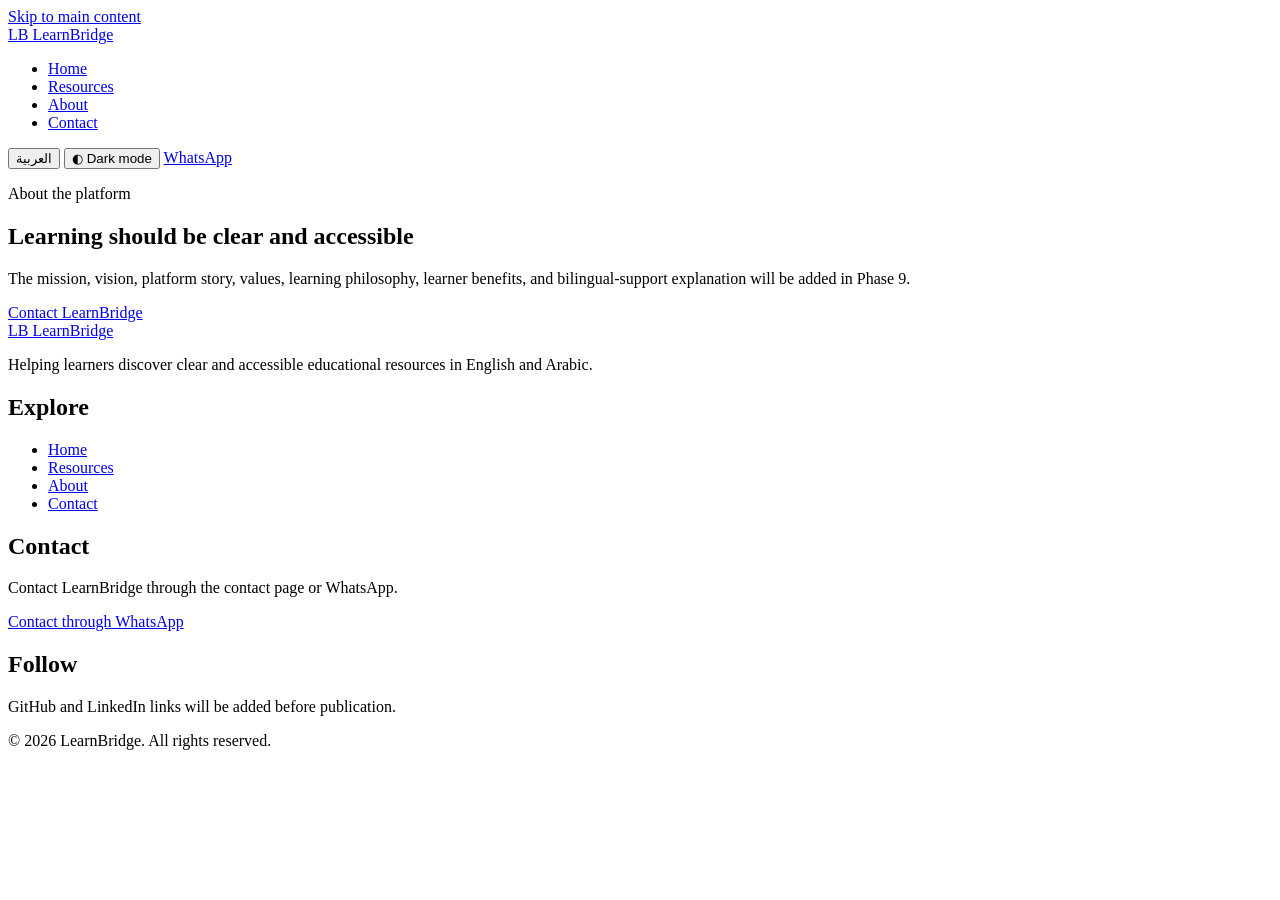
==== about.html @ 55ff818c "feat: add shared semantic page structure" ====
<!DOCTYPE html>
<html lang="en" dir="ltr">
  <head>
    <meta charset="UTF-8">
    <meta name="viewport" content="width=device-width, initial-scale=1.0">

    <meta
      name="description"
      content="Learn about the mission, vision, values, and bilingual learning philosophy behind LearnBridge."
    >

    <meta name="theme-color" content="#2563eb">

    <title>LearnBridge | About</title>

    <link rel="stylesheet" href="css/style.css">
    <link rel="stylesheet" href="css/responsive.css">

    <script src="js/language.js" defer></script>
    <script src="js/main.js" defer></script>
  </head>

  <body data-page="about">
    <a
      class="skip-link"
      href="#main-content"
      data-i18n="common.skipToContent"
    >
      Skip to main content
    </a>

    <header class="site-header">
      <div class="container header-layout">
        <a
          class="brand"
          href="index.html"
          aria-label="LearnBridge home"
          data-i18n-aria-label="common.brandHomeLabel"
        >
          <span class="brand-mark" aria-hidden="true">LB</span>
          <span class="brand-name">LearnBridge</span>
        </a>

        <nav
          id="primary-navigation"
          class="primary-navigation"
          aria-label="Primary navigation"
          data-i18n-aria-label="common.primaryNavigation"
        >
          <ul class="navigation-list">
            <li>
              <a
                class="navigation-link"
                href="index.html"
                data-i18n="common.navHome"
              >
                Home
              </a>
            </li>

            <li>
              <a
                class="navigation-link"
                href="resources.html"
                data-i18n="common.navResources"
              >
                Resources
              </a>
            </li>

            <li>
              <a
                class="navigation-link"
                href="about.html"
                aria-current="page"
                data-i18n="common.navAbout"
              >
                About
              </a>
            </li>

            <li>
              <a
                class="navigation-link"
                href="contact.html"
                data-i18n="common.navContact"
              >
                Contact
              </a>
            </li>
          </ul>

          <div class="navigation-actions">
            <button
              class="control-button language-toggle"
              type="button"
              data-language-toggle
              aria-label="Switch language to Arabic"
              data-i18n-aria-label="common.switchToArabic"
            >
              <span lang="ar" dir="rtl">العربية</span>
            </button>

            <button
              class="control-button theme-toggle"
              type="button"
              data-theme-toggle
              aria-label="Switch to dark mode"
              data-i18n-aria-label="common.switchToDarkMode"
              aria-pressed="false"
            >
              <span aria-hidden="true">◐</span>

              <span
                data-theme-label
                data-i18n="common.darkMode"
              >
                Dark mode
              </span>
            </button>

            <a
              class="button button--whatsapp"
              href="contact.html#whatsapp-contact"
              data-whatsapp-link
              data-i18n="common.whatsapp"
            >
              WhatsApp
            </a>
          </div>
        </nav>
      </div>
    </header>

    <main id="main-content">
      <section
        class="page-introduction section"
        aria-labelledby="about-page-title"
      >
        <div class="container">
          <p
            class="eyebrow"
            data-i18n="about.eyebrow"
          >
            About the platform
          </p>

          <h1
            id="about-page-title"
            data-i18n="about.placeholderTitle"
          >
            Learning should be clear and accessible
          </h1>

          <p data-i18n="about.placeholderDescription">
            The mission, vision, platform story, values, learning philosophy,
            learner benefits, and bilingual-support explanation will be added
            in Phase 9.
          </p>

          <a
            class="button button--primary"
            href="contact.html"
            data-i18n="about.contactButton"
          >
            Contact LearnBridge
          </a>
        </div>
      </section>
    </main>

    <footer class="site-footer">
      <div class="container footer-grid">
        <div class="footer-brand">
          <a
            class="brand"
            href="index.html"
            aria-label="LearnBridge home"
            data-i18n-aria-label="common.brandHomeLabel"
          >
            <span class="brand-mark" aria-hidden="true">LB</span>
            <span class="brand-name">LearnBridge</span>
          </a>

          <p data-i18n="common.footerDescription">
            Helping learners discover clear and accessible educational
            resources in English and Arabic.
          </p>
        </div>

        <nav
          class="footer-navigation"
          aria-label="Footer navigation"
          data-i18n-aria-label="common.footerNavigation"
        >
          <h2
            class="footer-heading"
            data-i18n="common.explore"
          >
            Explore
          </h2>

          <ul class="footer-list">
            <li>
              <a href="index.html" data-i18n="common.navHome">Home</a>
            </li>

            <li>
              <a href="resources.html" data-i18n="common.navResources">
                Resources
              </a>
            </li>

            <li>
              <a href="about.html" data-i18n="common.navAbout">About</a>
            </li>

            <li>
              <a href="contact.html" data-i18n="common.navContact">
                Contact
              </a>
            </li>
          </ul>
        </nav>

        <div class="footer-contact">
          <h2
            class="footer-heading"
            data-i18n="common.contactHeading"
          >
            Contact
          </h2>

          <p data-i18n="common.contactDescription">
            Contact LearnBridge through the contact page or WhatsApp.
          </p>

          <a
            href="contact.html#whatsapp-contact"
            data-whatsapp-link
            data-i18n="common.contactWhatsApp"
          >
            Contact through WhatsApp
          </a>
        </div>

        <div class="footer-social">
          <h2
            class="footer-heading"
            data-i18n="common.followHeading"
          >
            Follow
          </h2>

          <p data-i18n="common.socialPlaceholder">
            GitHub and LinkedIn links will be added before publication.
          </p>
        </div>
      </div>

      <div class="container footer-bottom">
        <p>
          <span aria-hidden="true">&copy;</span>
          <span data-current-year>2026</span>
          <span>LearnBridge.</span>
          <span data-i18n="common.rightsReserved">
            All rights reserved.
          </span>
        </p>
      </div>
    </footer>
  </body>
</html>
---- css/style.css ----
/*
 * LearnBridge shared styles will be added during
 * Phase 3 — Custom CSS Design System.
 */
---- css/responsive.css ----
/*
 * LearnBridge responsive styles will be added as
 * the project interfaces are developed.
 */
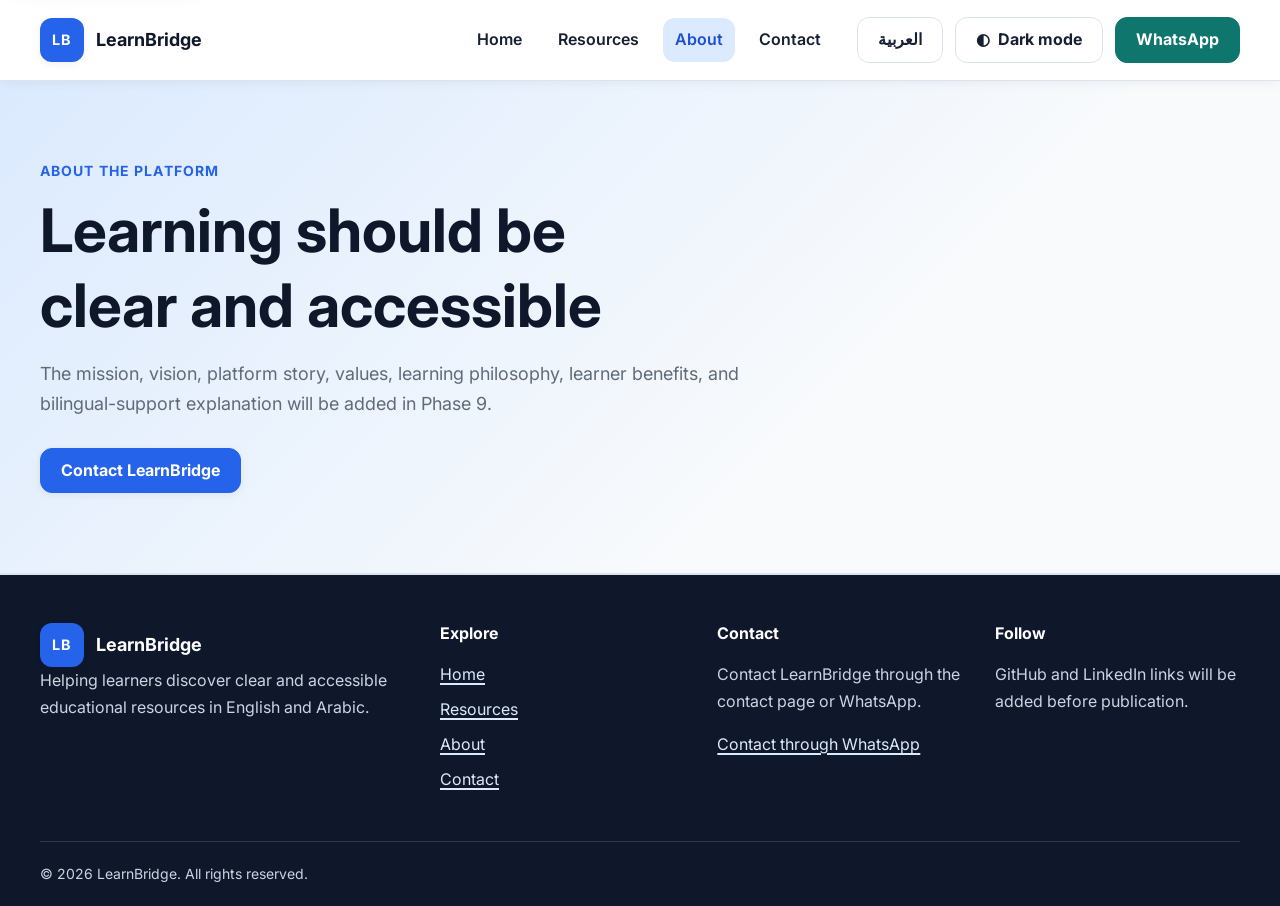
==== commit e6d1ed6f: "style: create custom Material-inspired design system" ====
--- a/about.html
+++ b/about.html
@@ -11,6 +11,13 @@
 
     <meta name="theme-color" content="#2563eb">
 
+    <link rel="preconnect" href="https://fonts.googleapis.com">
+    <link rel="preconnect" href="https://fonts.gstatic.com" crossorigin>
+
+    <link
+      href="https://fonts.googleapis.com/css2?family=Inter:wght@400;500;600;700&family=Noto+Kufi+Arabic:wght@400;500;600;700&display=swap"
+      rel="stylesheet"
+    >
     <title>LearnBridge | About</title>
 
     <link rel="stylesheet" href="css/style.css">
--- a/css/style.css
+++ b/css/style.css
@@ -1,4 +1,956 @@
-/*
- * LearnBridge shared styles will be added during
- * Phase 3 — Custom CSS Design System.
- */+/* =========================================================
+   1. Design tokens
+   ========================================================= */
+
+:root {
+  /* Brand colors */
+  --color-primary: #2563eb;
+  --color-primary-hover: #1d4ed8;
+  --color-primary-soft: #dbeafe;
+  --color-primary-text: #ffffff;
+
+  --color-accent: #0f766e;
+  --color-accent-hover: #115e59;
+  --color-accent-soft: #ccfbf1;
+
+  /* Page and surface colors */
+  --color-background: #f8fafc;
+  --color-surface: #ffffff;
+  --color-surface-subtle: #f1f5f9;
+  --color-surface-elevated: #ffffff;
+
+  /* Text colors */
+  --color-text: #172033;
+  --color-text-muted: #5f6b7a;
+  --color-heading: #0f172a;
+  --color-on-dark: #f8fafc;
+
+  /* Borders and states */
+  --color-border: #dce3ec;
+  --color-border-strong: #b8c3d1;
+  --color-success: #15803d;
+  --color-success-soft: #dcfce7;
+  --color-error: #b91c1c;
+  --color-error-soft: #fee2e2;
+  --color-warning: #a16207;
+  --color-warning-soft: #fef3c7;
+
+  /* Focus */
+  --color-focus-ring: rgb(37 99 235 / 0.35);
+
+  /* Typography */
+  --font-family-en: "Inter", Arial, sans-serif;
+  --font-family-ar: "Noto Kufi Arabic", Tahoma, Arial, sans-serif;
+
+  --font-size-small: 0.875rem;
+  --font-size-base: 1rem;
+  --font-size-large: 1.125rem;
+
+  --line-height-tight: 1.25;
+  --line-height-heading: 1.35;
+  --line-height-body: 1.7;
+
+  /* Spacing scale */
+  --space-1: 0.25rem;
+  --space-2: 0.5rem;
+  --space-3: 0.75rem;
+  --space-4: 1rem;
+  --space-5: 1.25rem;
+  --space-6: 1.5rem;
+  --space-8: 2rem;
+  --space-10: 2.5rem;
+  --space-12: 3rem;
+  --space-16: 4rem;
+  --space-20: 5rem;
+
+  /* Border radiuses */
+  --radius-small: 0.5rem;
+  --radius-medium: 0.75rem;
+  --radius-large: 1rem;
+  --radius-extra-large: 1.5rem;
+  --radius-pill: 999px;
+
+  /* Shadows */
+  --shadow-small: 0 2px 8px rgb(15 23 42 / 0.06);
+  --shadow-card: 0 8px 24px rgb(15 23 42 / 0.08);
+  --shadow-header: 0 1px 12px rgb(15 23 42 / 0.06);
+  --shadow-focus: 0 0 0 4px var(--color-focus-ring);
+
+  /* Layout */
+  --container-width: 75rem;
+  --content-width: 46rem;
+  --touch-target: 2.75rem;
+
+  /* Motion */
+  --transition-fast: 180ms ease;
+  --transition-normal: 280ms ease;
+}
+
+
+/* =========================================================
+   2. Dark-theme variable overrides
+   ========================================================= */
+
+html[data-theme="dark"] {
+  color-scheme: dark;
+
+  --color-primary: #60a5fa;
+  --color-primary-hover: #93c5fd;
+  --color-primary-soft: #172554;
+  --color-primary-text: #07111f;
+
+  --color-accent: #5eead4;
+  --color-accent-hover: #99f6e4;
+  --color-accent-soft: #134e4a;
+
+  --color-background: #0b1120;
+  --color-surface: #111a2e;
+  --color-surface-subtle: #17223a;
+  --color-surface-elevated: #1b2944;
+
+  --color-text: #e8eef8;
+  --color-text-muted: #a9b5c7;
+  --color-heading: #f8fafc;
+
+  --color-border: #2c3952;
+  --color-border-strong: #44516a;
+
+  --color-success: #4ade80;
+  --color-success-soft: #14532d;
+  --color-error: #fca5a5;
+  --color-error-soft: #7f1d1d;
+  --color-warning: #fde047;
+  --color-warning-soft: #713f12;
+
+  --color-focus-ring: rgb(96 165 250 / 0.4);
+
+  --shadow-small: 0 2px 8px rgb(0 0 0 / 0.24);
+  --shadow-card: 0 10px 30px rgb(0 0 0 / 0.28);
+  --shadow-header: 0 1px 14px rgb(0 0 0 / 0.25);
+}
+
+
+/* =========================================================
+   3. Reset and document defaults
+   ========================================================= */
+
+*,
+*::before,
+*::after {
+  box-sizing: border-box;
+}
+
+html {
+  color-scheme: light;
+  scroll-behavior: smooth;
+}
+
+body {
+  min-block-size: 100vh;
+  margin: 0;
+
+  display: flex;
+  flex-direction: column;
+
+  overflow-x: hidden;
+  overflow-x: clip;
+
+  background-color: var(--color-background);
+  color: var(--color-text);
+
+  font-family: var(--font-family-en);
+  font-size: var(--font-size-base);
+  line-height: var(--line-height-body);
+
+  text-align: start;
+
+  transition:
+    background-color var(--transition-normal),
+    color var(--transition-normal);
+}
+
+html[lang="ar"] body {
+  font-family: var(--font-family-ar);
+  line-height: 1.9;
+}
+
+main {
+  flex: 1;
+}
+
+img,
+picture,
+svg {
+  display: block;
+  max-inline-size: 100%;
+}
+
+img {
+  block-size: auto;
+}
+
+button,
+input,
+select,
+textarea {
+  font: inherit;
+}
+
+button,
+select {
+  cursor: pointer;
+}
+
+button:disabled,
+input:disabled,
+select:disabled,
+textarea:disabled {
+  cursor: not-allowed;
+  opacity: 0.65;
+}
+
+a {
+  color: var(--color-primary);
+  text-decoration-thickness: 0.1em;
+  text-underline-offset: 0.18em;
+}
+
+a:hover {
+  color: var(--color-primary-hover);
+}
+
+ul,
+ol {
+  padding-inline-start: 1.25rem;
+}
+
+h1,
+h2,
+h3,
+h4 {
+  margin-block-start: 0;
+  margin-block-end: var(--space-4);
+
+  color: var(--color-heading);
+  font-weight: 700;
+  line-height: var(--line-height-heading);
+  text-wrap: balance;
+}
+
+h1 {
+  font-size: clamp(2rem, 7vw, 3.75rem);
+  line-height: var(--line-height-tight);
+}
+
+h2 {
+  font-size: clamp(1.5rem, 5vw, 2.5rem);
+}
+
+h3 {
+  font-size: clamp(1.2rem, 3vw, 1.5rem);
+}
+
+p {
+  margin-block-start: 0;
+  margin-block-end: var(--space-4);
+}
+
+p:last-child {
+  margin-block-end: 0;
+}
+
+::selection {
+  background-color: var(--color-primary-soft);
+  color: var(--color-heading);
+}
+
+
+/* =========================================================
+   4. Keyboard focus and accessibility helpers
+   ========================================================= */
+
+:focus-visible {
+  outline: 3px solid var(--color-primary);
+  outline-offset: 3px;
+}
+
+.skip-link {
+  position: fixed;
+  z-index: 2000;
+  inset-block-start: var(--space-3);
+  inset-inline-start: var(--space-3);
+
+  padding: var(--space-3) var(--space-4);
+
+  transform: translateY(-160%);
+
+  border-radius: var(--radius-medium);
+  background-color: var(--color-heading);
+  color: var(--color-on-dark);
+  box-shadow: var(--shadow-card);
+
+  font-weight: 700;
+  text-decoration: none;
+
+  transition: transform var(--transition-fast);
+}
+
+.skip-link:focus {
+  transform: translateY(0);
+  color: var(--color-on-dark);
+}
+
+.visually-hidden {
+  position: absolute;
+
+  inline-size: 1px;
+  block-size: 1px;
+
+  padding: 0;
+  margin: -1px;
+
+  overflow: hidden;
+
+  clip: rect(0 0 0 0);
+  white-space: nowrap;
+  border: 0;
+}
+
+
+/* =========================================================
+   5. Shared layout utilities
+   ========================================================= */
+
+.container {
+  inline-size: min(
+    calc(100% - 2rem),
+    var(--container-width)
+  );
+
+  margin-inline: auto;
+}
+
+.section {
+  padding-block: var(--space-12);
+}
+
+.section--subtle {
+  background-color: var(--color-surface-subtle);
+}
+
+.content-width {
+  max-inline-size: var(--content-width);
+}
+
+.stack {
+  display: flex;
+  flex-direction: column;
+  gap: var(--space-4);
+}
+
+.cluster {
+  display: flex;
+  flex-wrap: wrap;
+  align-items: center;
+  gap: var(--space-3);
+}
+
+.grid {
+  display: grid;
+  gap: var(--space-6);
+}
+
+.eyebrow {
+  margin-block-end: var(--space-3);
+
+  color: var(--color-primary);
+
+  font-size: var(--font-size-small);
+  font-weight: 700;
+  letter-spacing: 0.08em;
+  line-height: 1.4;
+  text-transform: uppercase;
+}
+
+html[lang="ar"] .eyebrow {
+  letter-spacing: normal;
+}
+
+.section-heading {
+  max-inline-size: var(--content-width);
+  margin-block-end: var(--space-8);
+}
+
+.section-heading p {
+  color: var(--color-text-muted);
+  font-size: var(--font-size-large);
+}
+
+
+/* =========================================================
+   6. Header and branding
+   ========================================================= */
+
+.site-header {
+  position: sticky;
+  z-index: 1000;
+  inset-block-start: 0;
+
+  border-block-end: 1px solid var(--color-border);
+  background-color: var(--color-surface);
+  box-shadow: var(--shadow-header);
+
+  transition:
+    background-color var(--transition-normal),
+    border-color var(--transition-normal);
+}
+
+.header-layout {
+  display: flex;
+  flex-direction: column;
+  gap: var(--space-4);
+
+  padding-block: var(--space-4);
+}
+
+.brand {
+  display: inline-flex;
+  align-items: center;
+  gap: var(--space-3);
+
+  inline-size: fit-content;
+
+  color: var(--color-heading);
+
+  font-size: 1.125rem;
+  font-weight: 700;
+  line-height: 1;
+  text-decoration: none;
+}
+
+.brand:hover {
+  color: var(--color-primary);
+}
+
+.brand-mark {
+  display: inline-grid;
+  place-items: center;
+  flex: none;
+
+  inline-size: 2.75rem;
+  block-size: 2.75rem;
+
+  border-radius: var(--radius-medium);
+  background-color: var(--color-primary);
+  color: var(--color-primary-text);
+  box-shadow: var(--shadow-small);
+
+  font-size: 0.9rem;
+  font-weight: 700;
+  letter-spacing: 0.05em;
+}
+
+.brand-name {
+  white-space: nowrap;
+}
+
+
+/* =========================================================
+   7. Primary navigation
+   ========================================================= */
+
+.primary-navigation {
+  display: flex;
+  flex-direction: column;
+  gap: var(--space-4);
+}
+
+.navigation-list {
+  display: flex;
+  flex-wrap: wrap;
+  align-items: center;
+  gap: var(--space-2);
+
+  padding: 0;
+  margin: 0;
+
+  list-style: none;
+}
+
+.navigation-link {
+  display: inline-flex;
+  align-items: center;
+  min-block-size: var(--touch-target);
+
+  padding-inline: var(--space-3);
+
+  border-radius: var(--radius-medium);
+  color: var(--color-text);
+
+  font-weight: 600;
+  text-decoration: none;
+
+  transition:
+    background-color var(--transition-fast),
+    color var(--transition-fast);
+}
+
+.navigation-link:hover {
+  background-color: var(--color-primary-soft);
+  color: var(--color-primary-hover);
+}
+
+.navigation-link[aria-current="page"] {
+  background-color: var(--color-primary-soft);
+  color: var(--color-primary-hover);
+}
+
+.navigation-actions {
+  display: flex;
+  flex-direction: column;
+  align-items: stretch;
+  gap: var(--space-3);
+}
+
+
+/* =========================================================
+   8. Buttons and controls
+   ========================================================= */
+
+.button,
+.control-button {
+  display: inline-flex;
+  align-items: center;
+  justify-content: center;
+  gap: var(--space-2);
+
+  min-block-size: var(--touch-target);
+  padding: var(--space-3) var(--space-5);
+
+  border: 1px solid transparent;
+  border-radius: var(--radius-medium);
+
+  font-weight: 700;
+  line-height: 1.2;
+  text-align: center;
+  text-decoration: none;
+
+  transition:
+    transform var(--transition-fast),
+    background-color var(--transition-fast),
+    border-color var(--transition-fast),
+    color var(--transition-fast),
+    box-shadow var(--transition-fast);
+}
+
+.button:hover,
+.control-button:hover {
+  text-decoration: none;
+}
+
+.button:active,
+.control-button:active {
+  transform: translateY(1px);
+}
+
+.button--primary {
+  border-color: var(--color-primary);
+  background-color: var(--color-primary);
+  color: var(--color-primary-text);
+  box-shadow: var(--shadow-small);
+}
+
+.button--primary:hover {
+  border-color: var(--color-primary-hover);
+  background-color: var(--color-primary-hover);
+  color: var(--color-primary-text);
+  box-shadow: var(--shadow-card);
+}
+
+.button--secondary {
+  border-color: var(--color-border-strong);
+  background-color: var(--color-surface);
+  color: var(--color-heading);
+}
+
+.button--secondary:hover {
+  border-color: var(--color-primary);
+  background-color: var(--color-primary-soft);
+  color: var(--color-primary-hover);
+}
+
+.button--whatsapp {
+  border-color: var(--color-accent);
+  background-color: var(--color-accent);
+  color: #ffffff;
+}
+
+.button--whatsapp:hover {
+  border-color: var(--color-accent-hover);
+  background-color: var(--color-accent-hover);
+  color: #ffffff;
+  box-shadow: var(--shadow-small);
+}
+
+.control-button {
+  border-color: var(--color-border);
+  background-color: var(--color-surface);
+  color: var(--color-text);
+}
+
+.control-button:hover {
+  border-color: var(--color-primary);
+  background-color: var(--color-primary-soft);
+  color: var(--color-primary-hover);
+}
+
+.icon-button {
+  display: inline-grid;
+  place-items: center;
+
+  min-inline-size: var(--touch-target);
+  min-block-size: var(--touch-target);
+  padding: var(--space-2);
+
+  border: 1px solid var(--color-border);
+  border-radius: var(--radius-pill);
+  background-color: var(--color-surface);
+  color: var(--color-text);
+
+  transition:
+    background-color var(--transition-fast),
+    border-color var(--transition-fast),
+    color var(--transition-fast);
+}
+
+.icon-button:hover {
+  border-color: var(--color-primary);
+  background-color: var(--color-primary-soft);
+  color: var(--color-primary-hover);
+}
+
+
+/* =========================================================
+   9. Page introductions
+   ========================================================= */
+
+.page-introduction {
+  position: relative;
+  overflow: hidden;
+
+  border-block-end: 1px solid var(--color-border);
+
+  background:
+    linear-gradient(
+      135deg,
+      var(--color-primary-soft),
+      transparent 65%
+    ),
+    var(--color-background);
+}
+
+.page-introduction .container {
+  max-inline-size: var(--container-width);
+}
+
+.page-introduction p:not(.eyebrow) {
+  max-inline-size: var(--content-width);
+  color: var(--color-text-muted);
+  font-size: var(--font-size-large);
+}
+
+.page-introduction .button {
+  margin-block-start: var(--space-3);
+}
+
+
+/* =========================================================
+   10. Cards, grids, and badges
+   ========================================================= */
+
+.card {
+  padding: var(--space-6);
+
+  border: 1px solid var(--color-border);
+  border-radius: var(--radius-large);
+  background-color: var(--color-surface);
+  box-shadow: var(--shadow-small);
+
+  transition:
+    transform var(--transition-fast),
+    border-color var(--transition-fast),
+    box-shadow var(--transition-fast),
+    background-color var(--transition-normal);
+}
+
+.card:hover {
+  transform: translateY(-2px);
+  border-color: var(--color-border-strong);
+  box-shadow: var(--shadow-card);
+}
+
+.card__title {
+  margin-block-end: var(--space-3);
+}
+
+.card__description {
+  color: var(--color-text-muted);
+}
+
+.resource-grid {
+  display: grid;
+  gap: var(--space-6);
+
+  min-block-size: 10rem;
+  margin-block-start: var(--space-6);
+  padding: var(--space-6);
+
+  border: 2px dashed var(--color-border);
+  border-radius: var(--radius-large);
+  background-color: var(--color-surface-subtle);
+}
+
+.badge {
+  display: inline-flex;
+  align-items: center;
+
+  inline-size: fit-content;
+  min-block-size: 1.75rem;
+  padding-inline: var(--space-3);
+
+  border-radius: var(--radius-pill);
+  background-color: var(--color-primary-soft);
+  color: var(--color-primary-hover);
+
+  font-size: var(--font-size-small);
+  font-weight: 700;
+  line-height: 1;
+}
+
+.badge--accent {
+  background-color: var(--color-accent-soft);
+  color: var(--color-accent-hover);
+}
+
+
+/* =========================================================
+   11. Forms
+   ========================================================= */
+
+.form-field {
+  display: flex;
+  flex-direction: column;
+  gap: var(--space-2);
+}
+
+.form-label {
+  color: var(--color-heading);
+  font-weight: 700;
+}
+
+.form-control {
+  inline-size: 100%;
+  min-block-size: var(--touch-target);
+  padding: var(--space-3) var(--space-4);
+
+  border: 1px solid var(--color-border-strong);
+  border-radius: var(--radius-medium);
+
+  background-color: var(--color-surface);
+  color: var(--color-text);
+
+  transition:
+    background-color var(--transition-normal),
+    border-color var(--transition-fast),
+    box-shadow var(--transition-fast);
+}
+
+.form-control::placeholder {
+  color: var(--color-text-muted);
+  opacity: 1;
+}
+
+.form-control:hover {
+  border-color: var(--color-primary);
+}
+
+.form-control:focus {
+  border-color: var(--color-primary);
+  outline: none;
+  box-shadow: var(--shadow-focus);
+}
+
+.form-control[aria-invalid="true"] {
+  border-color: var(--color-error);
+}
+
+.form-control[aria-invalid="true"]:focus {
+  box-shadow: 0 0 0 4px rgb(185 28 28 / 0.2);
+}
+
+textarea.form-control {
+  min-block-size: 9rem;
+  resize: vertical;
+}
+
+input[type="checkbox"],
+input[type="radio"] {
+  accent-color: var(--color-primary);
+}
+
+.field-message {
+  margin: 0;
+  color: var(--color-text-muted);
+  font-size: var(--font-size-small);
+}
+
+.field-message--error {
+  color: var(--color-error);
+  font-weight: 600;
+}
+
+.required-indicator {
+  color: var(--color-error);
+}
+
+
+/* =========================================================
+   12. Alerts and empty states
+   ========================================================= */
+
+.alert {
+  padding: var(--space-4);
+
+  border: 1px solid var(--color-border);
+  border-inline-start-width: 0.3rem;
+  border-radius: var(--radius-medium);
+
+  background-color: var(--color-surface);
+}
+
+.alert--success {
+  border-color: var(--color-success);
+  background-color: var(--color-success-soft);
+  color: var(--color-success);
+}
+
+.alert--error {
+  border-color: var(--color-error);
+  background-color: var(--color-error-soft);
+  color: var(--color-error);
+}
+
+.alert--warning {
+  border-color: var(--color-warning);
+  background-color: var(--color-warning-soft);
+  color: var(--color-warning);
+}
+
+.empty-state {
+  padding: var(--space-10) var(--space-6);
+
+  border: 1px dashed var(--color-border-strong);
+  border-radius: var(--radius-large);
+
+  background-color: var(--color-surface-subtle);
+  text-align: center;
+}
+
+.empty-state h2,
+.empty-state h3 {
+  margin-block-end: var(--space-3);
+}
+
+.empty-state p {
+  max-inline-size: 36rem;
+  margin-inline: auto;
+  color: var(--color-text-muted);
+}
+
+
+/* =========================================================
+   13. Footer
+   ========================================================= */
+
+.site-footer {
+  border-block-start: 1px solid var(--color-border);
+  background-color: var(--color-heading);
+  color: #cbd5e1;
+}
+
+.site-footer .brand {
+  color: #ffffff;
+}
+
+.site-footer .brand:hover {
+  color: #bfdbfe;
+}
+
+.site-footer a {
+  color: #dbeafe;
+}
+
+.site-footer a:hover {
+  color: #ffffff;
+}
+
+.footer-grid {
+  display: grid;
+  gap: var(--space-8);
+
+  padding-block: var(--space-12);
+}
+
+.footer-heading {
+  margin-block-end: var(--space-4);
+  color: #ffffff;
+  font-size: 1rem;
+}
+
+.footer-brand p,
+.footer-contact p,
+.footer-social p {
+  color: #cbd5e1;
+}
+
+.footer-list {
+  display: flex;
+  flex-direction: column;
+  gap: var(--space-2);
+
+  padding: 0;
+  margin: 0;
+
+  list-style: none;
+}
+
+.footer-bottom {
+  padding-block: var(--space-5);
+
+  border-block-start: 1px solid rgb(255 255 255 / 0.14);
+
+  color: #cbd5e1;
+  font-size: var(--font-size-small);
+}
+
+.footer-bottom p {
+  display: flex;
+  flex-wrap: wrap;
+  gap: var(--space-1);
+}
+
+
+/* =========================================================
+   14. Reduced-motion preference
+   ========================================================= */
+
+@media (prefers-reduced-motion: reduce) {
+  *,
+  *::before,
+  *::after {
+    scroll-behavior: auto !important;
+    animation-duration: 0.01ms !important;
+    animation-iteration-count: 1 !important;
+    transition-duration: 0.01ms !important;
+  }
+}
--- a/css/responsive.css
+++ b/css/responsive.css
@@ -1,4 +1,110 @@
-/*
- * LearnBridge responsive styles will be added as
- * the project interfaces are developed.
- */+/* =========================================================
+   Large mobile phones and small tablets
+   ========================================================= */
+
+@media (min-width: 481px) {
+  .container {
+    inline-size: min(
+      calc(100% - 3rem),
+      var(--container-width)
+    );
+  }
+
+  .navigation-actions {
+    flex-direction: row;
+    flex-wrap: wrap;
+    align-items: center;
+  }
+
+  .footer-grid {
+    grid-template-columns: repeat(2, minmax(0, 1fr));
+  }
+
+  .resource-grid {
+    grid-template-columns: repeat(2, minmax(0, 1fr));
+  }
+}
+
+
+/* =========================================================
+   Tablets and small laptops
+   ========================================================= */
+
+@media (min-width: 769px) {
+  .section {
+    padding-block: var(--space-16);
+  }
+
+  .header-layout {
+    flex-direction: row;
+    align-items: center;
+    gap: var(--space-6);
+  }
+
+  .primary-navigation {
+    flex: 1;
+
+    flex-direction: row;
+    align-items: center;
+    justify-content: space-between;
+    gap: var(--space-6);
+  }
+
+  .navigation-list {
+    margin-inline-start: auto;
+  }
+
+  .navigation-actions {
+    flex-wrap: nowrap;
+  }
+
+  .page-introduction {
+    padding-block: var(--space-6);
+  }
+
+  .page-introduction .container {
+    padding-inline-end: min(10vw, 7rem);
+  }
+
+  .footer-grid {
+    grid-template-columns: 1.4fr 1fr 1fr;
+  }
+
+  .footer-social {
+    grid-column: span 3;
+  }
+}
+
+
+/* =========================================================
+   Desktop monitors
+   ========================================================= */
+
+@media (min-width: 1025px) {
+  .section {
+    padding-block: var(--space-20);
+  }
+
+  .header-layout {
+    min-block-size: 5rem;
+    padding-block: var(--space-3);
+  }
+
+  .navigation-list {
+    gap: var(--space-3);
+  }
+
+  .footer-grid {
+    grid-template-columns:
+      minmax(15rem, 1.5fr)
+      repeat(3, minmax(9rem, 1fr));
+  }
+
+  .footer-social {
+    grid-column: auto;
+  }
+
+  .resource-grid {
+    grid-template-columns: repeat(3, minmax(0, 1fr));
+  }
+}
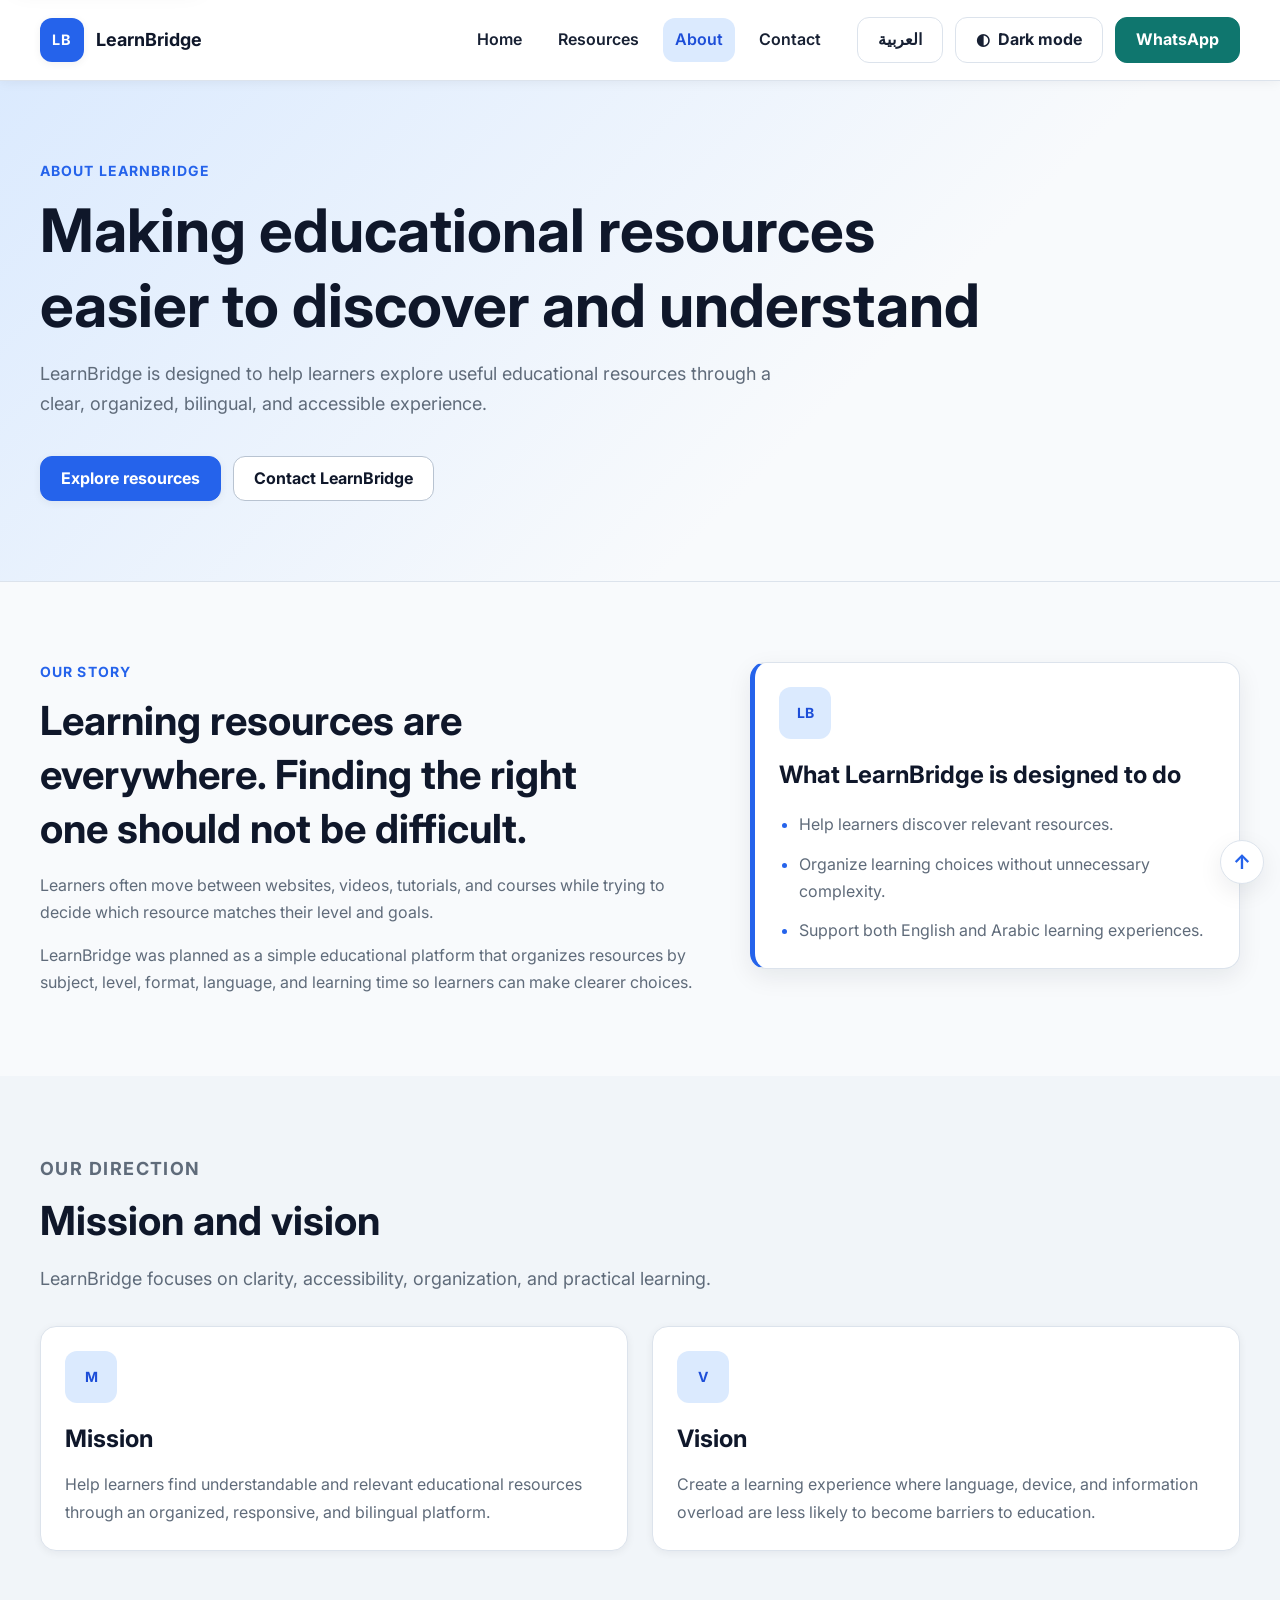
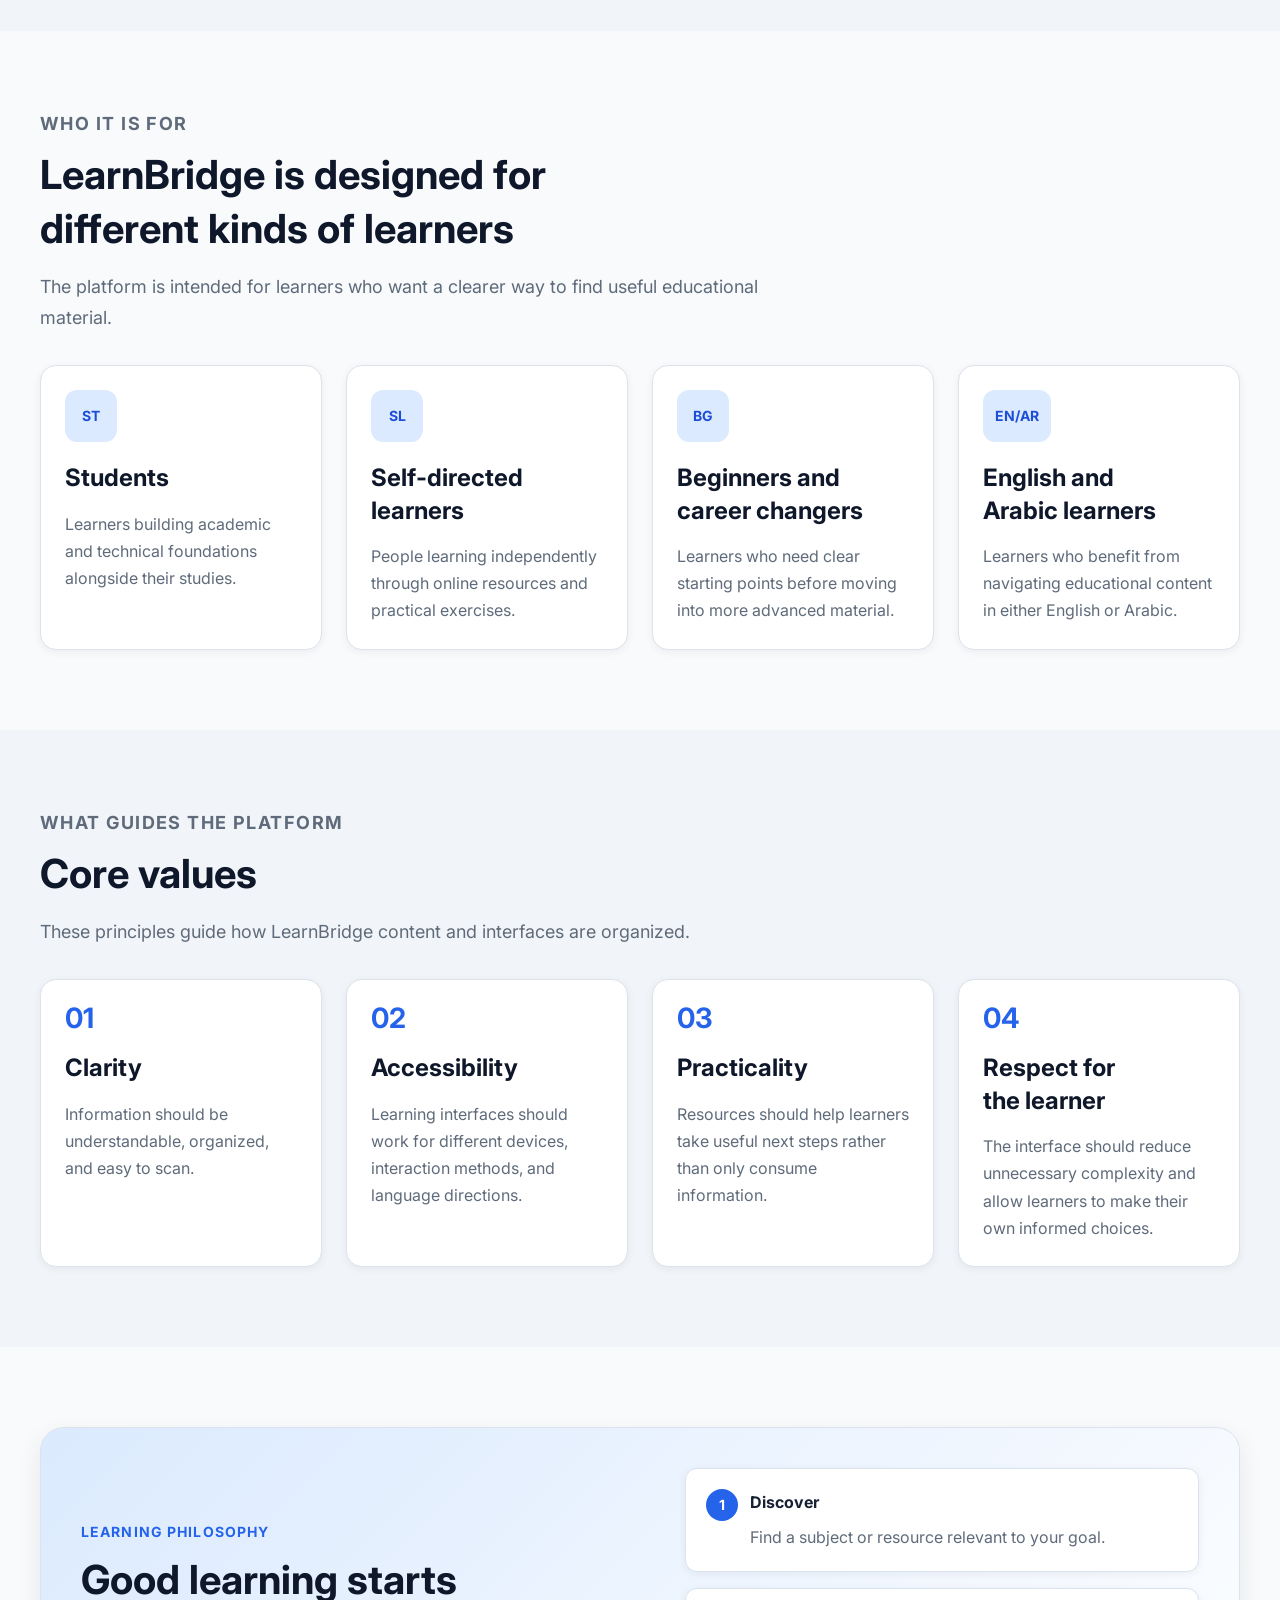
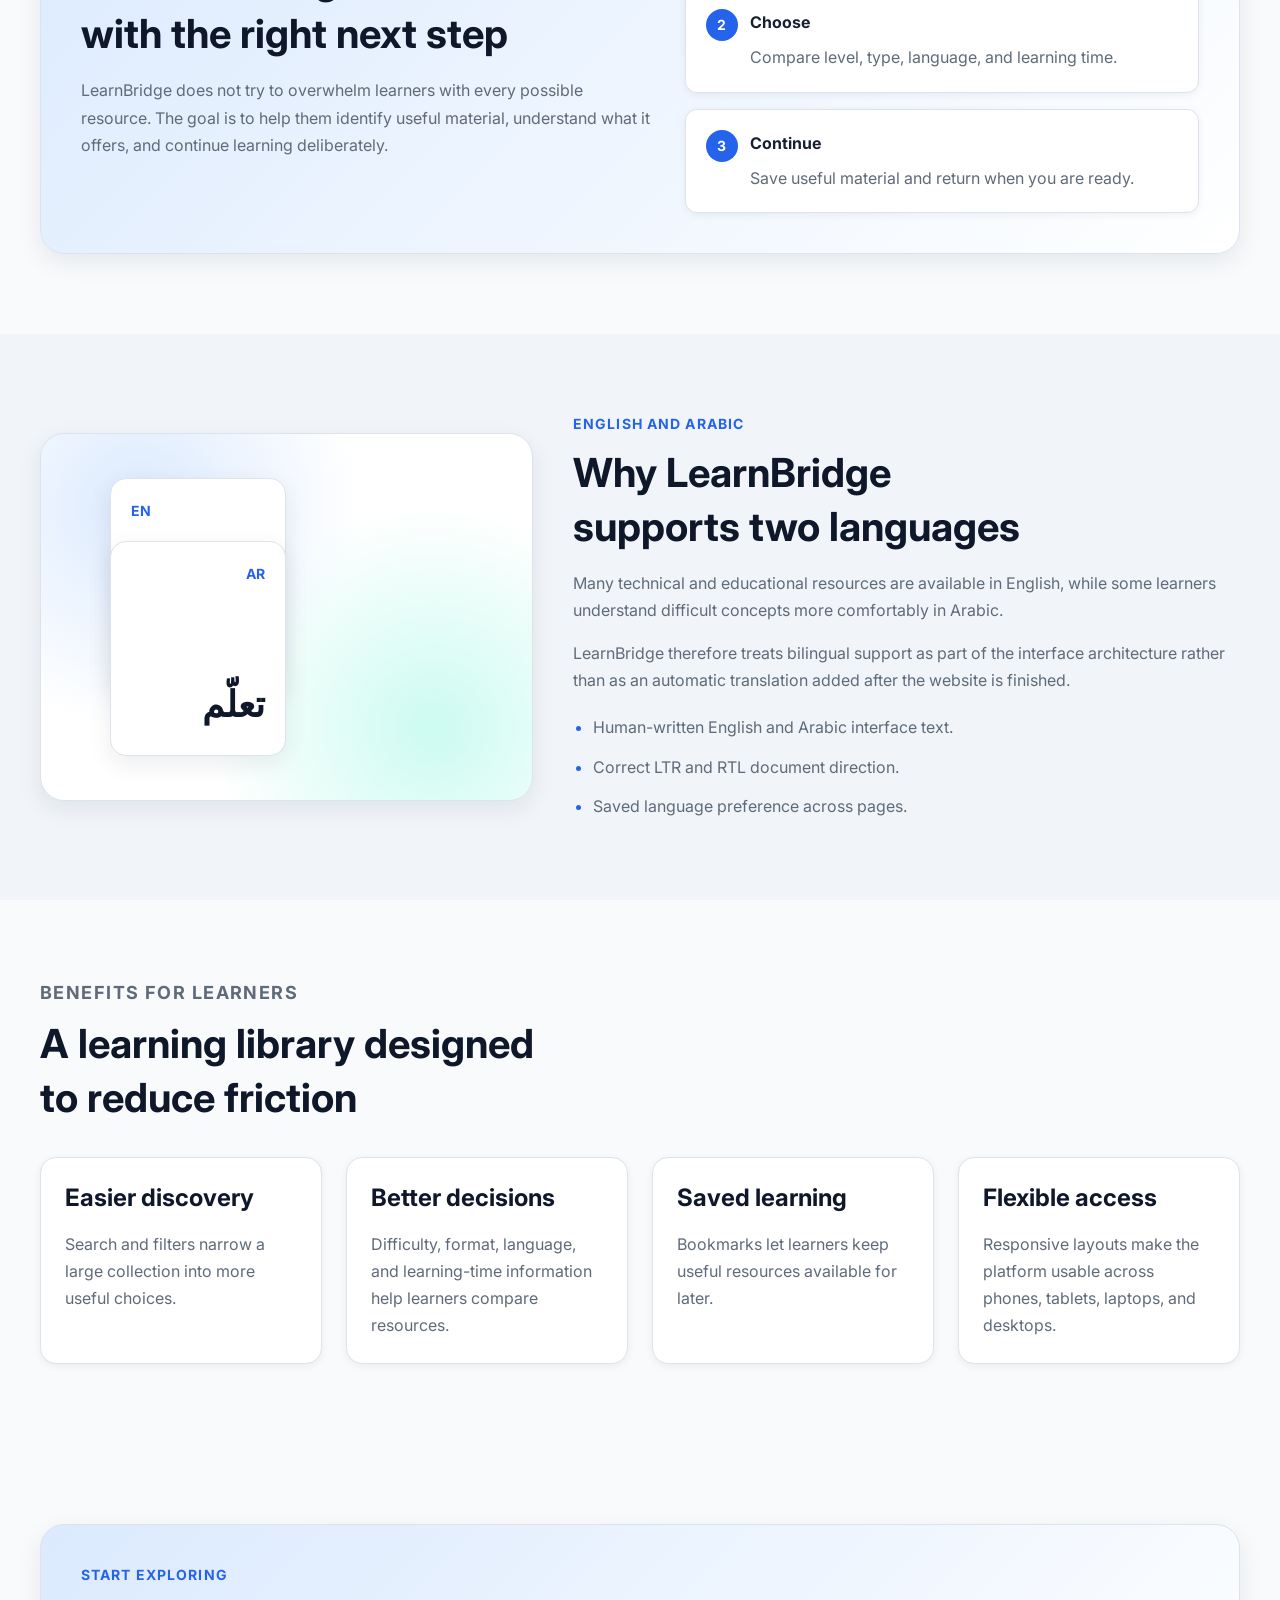
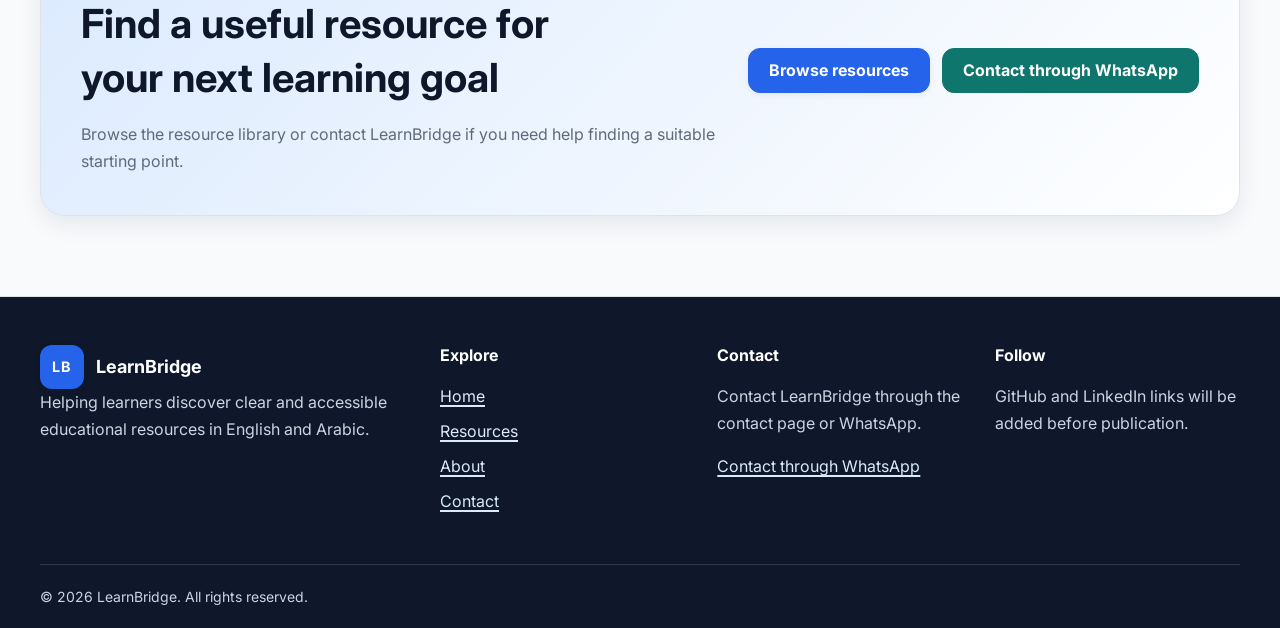
==== commit b79c4545: "feat: build complete bilingual about page" ====
--- a/about.html
+++ b/about.html
@@ -6,7 +6,7 @@
 
     <meta
       name="description"
-      content="Learn about the mission, vision, values, and bilingual learning philosophy behind LearnBridge."
+      content="Learn about the mission, vision, values, bilingual learning philosophy, and learner-focused approach behind LearnBridge."
     >
 
     <meta name="theme-color" content="#2563eb">
@@ -18,6 +18,7 @@
       href="https://fonts.googleapis.com/css2?family=Inter:wght@400;500;600;700&family=Noto+Kufi+Arabic:wght@400;500;600;700&display=swap"
       rel="stylesheet"
     >
+
     <title>LearnBridge | About</title>
 
     <link rel="stylesheet" href="css/style.css">
@@ -27,7 +28,7 @@
     <script src="js/main.js" defer></script>
   </head>
 
-  <body data-page="about">
+  <body id="top" data-page="about">
     <a
       class="skip-link"
       href="#main-content"
@@ -48,9 +49,33 @@
           <span class="brand-name">LearnBridge</span>
         </a>
 
+        <button
+          class="menu-toggle control-button"
+          type="button"
+          aria-expanded="false"
+          aria-controls="primary-navigation"
+          aria-label="Open navigation menu"
+          data-menu-toggle
+          data-i18n-aria-label="common.openMenu"
+        >
+          <span class="menu-toggle__icon" aria-hidden="true">
+            <span class="menu-toggle__bar"></span>
+            <span class="menu-toggle__bar"></span>
+            <span class="menu-toggle__bar"></span>
+          </span>
+
+          <span
+            class="menu-toggle__label"
+            data-i18n="common.menu"
+          >
+            Menu
+          </span>
+        </button>
+
         <nav
           id="primary-navigation"
           class="primary-navigation"
+          data-primary-navigation
           aria-label="Primary navigation"
           data-i18n-aria-label="common.primaryNavigation"
         >
@@ -103,9 +128,14 @@
               type="button"
               data-language-toggle
               aria-label="Switch language to Arabic"
-              data-i18n-aria-label="common.switchToArabic"
-            >
-              <span lang="ar" dir="rtl">العربية</span>
+            >
+              <span
+                data-language-toggle-label
+                lang="ar"
+                dir="rtl"
+              >
+                العربية
+              </span>
             </button>
 
             <button
@@ -149,29 +179,603 @@
             class="eyebrow"
             data-i18n="about.eyebrow"
           >
-            About the platform
+            About LearnBridge
           </p>
 
           <h1
             id="about-page-title"
-            data-i18n="about.placeholderTitle"
+            data-i18n="about.title"
           >
-            Learning should be clear and accessible
+            Making educational resources easier to discover and understand
           </h1>
 
-          <p data-i18n="about.placeholderDescription">
-            The mission, vision, platform story, values, learning philosophy,
-            learner benefits, and bilingual-support explanation will be added
-            in Phase 9.
+          <p data-i18n="about.description">
+            LearnBridge is designed to help learners explore useful
+            educational resources through a clear, organized, bilingual, and
+            accessible experience.
           </p>
 
-          <a
-            class="button button--primary"
-            href="contact.html"
-            data-i18n="about.contactButton"
+          <div class="about-introduction-actions">
+            <a
+              class="button button--primary"
+              href="resources.html"
+              data-i18n="about.exploreResourcesButton"
+            >
+              Explore resources
+            </a>
+
+            <a
+              class="button button--secondary"
+              href="contact.html"
+              data-i18n="about.contactButton"
+            >
+              Contact LearnBridge
+            </a>
+          </div>
+        </div>
+      </section>
+
+      <section
+        class="section"
+        aria-labelledby="about-story-title"
+      >
+        <div class="container about-story-grid">
+          <div class="about-story-content">
+            <p
+              class="eyebrow"
+              data-i18n="about.storyEyebrow"
+            >
+              Our story
+            </p>
+
+            <h2
+              id="about-story-title"
+              data-i18n="about.storyTitle"
+            >
+              Learning resources are everywhere. Finding the right one should
+              not be difficult.
+            </h2>
+
+            <p data-i18n="about.storyParagraphOne">
+              Learners often move between websites, videos, tutorials, and
+              courses while trying to decide which resource matches their
+              level and goals.
+            </p>
+
+            <p data-i18n="about.storyParagraphTwo">
+              LearnBridge was planned as a simple educational platform that
+              organizes resources by subject, level, format, language, and
+              learning time so learners can make clearer choices.
+            </p>
+          </div>
+
+          <aside
+            class="about-story-note"
+            aria-labelledby="about-purpose-title"
           >
-            Contact LearnBridge
-          </a>
+            <span
+              class="about-story-note__icon"
+              aria-hidden="true"
+            >
+              LB
+            </span>
+
+            <h3
+              id="about-purpose-title"
+              data-i18n="about.purposeTitle"
+            >
+              What LearnBridge is designed to do
+            </h3>
+
+            <ul class="about-purpose-list">
+              <li data-i18n="about.purposeDiscover">
+                Help learners discover relevant resources.
+              </li>
+
+              <li data-i18n="about.purposeOrganize">
+                Organize learning choices without unnecessary complexity.
+              </li>
+
+              <li data-i18n="about.purposeBilingual">
+                Support both English and Arabic learning experiences.
+              </li>
+            </ul>
+          </aside>
+        </div>
+      </section>
+
+      <section
+        class="section section--subtle"
+        aria-labelledby="mission-vision-title"
+      >
+        <div class="container">
+          <div class="section-heading">
+            <p
+              class="eyebrow"
+              data-i18n="about.directionEyebrow"
+            >
+              Our direction
+            </p>
+
+            <h2
+              id="mission-vision-title"
+              data-i18n="about.directionTitle"
+            >
+              Mission and vision
+            </h2>
+
+            <p data-i18n="about.directionDescription">
+              LearnBridge focuses on clarity, accessibility, organization, and
+              practical learning.
+            </p>
+          </div>
+
+          <div class="about-mission-grid">
+            <article class="card about-mission-card">
+              <span
+                class="about-card-icon"
+                aria-hidden="true"
+              >
+                M
+              </span>
+
+              <h3 data-i18n="about.missionTitle">
+                Mission
+              </h3>
+
+              <p data-i18n="about.missionDescription">
+                Help learners find understandable and relevant educational
+                resources through an organized, responsive, and bilingual
+                platform.
+              </p>
+            </article>
+
+            <article class="card about-mission-card">
+              <span
+                class="about-card-icon"
+                aria-hidden="true"
+              >
+                V
+              </span>
+
+              <h3 data-i18n="about.visionTitle">
+                Vision
+              </h3>
+
+              <p data-i18n="about.visionDescription">
+                Create a learning experience where language, device, and
+                information overload are less likely to become barriers to
+                education.
+              </p>
+            </article>
+          </div>
+        </div>
+      </section>
+
+      <section
+        class="section"
+        aria-labelledby="audience-title"
+      >
+        <div class="container">
+          <div class="section-heading">
+            <p
+              class="eyebrow"
+              data-i18n="about.audienceEyebrow"
+            >
+              Who it is for
+            </p>
+
+            <h2
+              id="audience-title"
+              data-i18n="about.audienceTitle"
+            >
+              LearnBridge is designed for different kinds of learners
+            </h2>
+
+            <p data-i18n="about.audienceDescription">
+              The platform is intended for learners who want a clearer way to
+              find useful educational material.
+            </p>
+          </div>
+
+          <div class="about-audience-grid">
+            <article class="card about-audience-card">
+              <span class="about-card-icon" aria-hidden="true">
+                ST
+              </span>
+
+              <h3 data-i18n="about.audienceStudentsTitle">
+                Students
+              </h3>
+
+              <p data-i18n="about.audienceStudentsDescription">
+                Learners building academic and technical foundations alongside
+                their studies.
+              </p>
+            </article>
+
+            <article class="card about-audience-card">
+              <span class="about-card-icon" aria-hidden="true">
+                SL
+              </span>
+
+              <h3 data-i18n="about.audienceSelfLearnersTitle">
+                Self-directed learners
+              </h3>
+
+              <p data-i18n="about.audienceSelfLearnersDescription">
+                People learning independently through online resources and
+                practical exercises.
+              </p>
+            </article>
+
+            <article class="card about-audience-card">
+              <span class="about-card-icon" aria-hidden="true">
+                BG
+              </span>
+
+              <h3 data-i18n="about.audienceBeginnersTitle">
+                Beginners and career changers
+              </h3>
+
+              <p data-i18n="about.audienceBeginnersDescription">
+                Learners who need clear starting points before moving into more
+                advanced material.
+              </p>
+            </article>
+
+            <article class="card about-audience-card">
+              <span class="about-card-icon" aria-hidden="true">
+                EN/AR
+              </span>
+
+              <h3 data-i18n="about.audienceBilingualTitle">
+                English and Arabic learners
+              </h3>
+
+              <p data-i18n="about.audienceBilingualDescription">
+                Learners who benefit from navigating educational content in
+                either English or Arabic.
+              </p>
+            </article>
+          </div>
+        </div>
+      </section>
+
+      <section
+        class="section section--subtle"
+        aria-labelledby="values-title"
+      >
+        <div class="container">
+          <div class="section-heading">
+            <p
+              class="eyebrow"
+              data-i18n="about.valuesEyebrow"
+            >
+              What guides the platform
+            </p>
+
+            <h2
+              id="values-title"
+              data-i18n="about.valuesTitle"
+            >
+              Core values
+            </h2>
+
+            <p data-i18n="about.valuesDescription">
+              These principles guide how LearnBridge content and interfaces are
+              organized.
+            </p>
+          </div>
+
+          <div class="about-values-grid">
+            <article class="card about-value-card">
+              <span class="about-value-number" aria-hidden="true">
+                01
+              </span>
+
+              <h3 data-i18n="about.valueClarityTitle">
+                Clarity
+              </h3>
+
+              <p data-i18n="about.valueClarityDescription">
+                Information should be understandable, organized, and easy to
+                scan.
+              </p>
+            </article>
+
+            <article class="card about-value-card">
+              <span class="about-value-number" aria-hidden="true">
+                02
+              </span>
+
+              <h3 data-i18n="about.valueAccessibilityTitle">
+                Accessibility
+              </h3>
+
+              <p data-i18n="about.valueAccessibilityDescription">
+                Learning interfaces should work for different devices,
+                interaction methods, and language directions.
+              </p>
+            </article>
+
+            <article class="card about-value-card">
+              <span class="about-value-number" aria-hidden="true">
+                03
+              </span>
+
+              <h3 data-i18n="about.valuePracticalityTitle">
+                Practicality
+              </h3>
+
+              <p data-i18n="about.valuePracticalityDescription">
+                Resources should help learners take useful next steps rather
+                than only consume information.
+              </p>
+            </article>
+
+            <article class="card about-value-card">
+              <span class="about-value-number" aria-hidden="true">
+                04
+              </span>
+
+              <h3 data-i18n="about.valueRespectTitle">
+                Respect for the learner
+              </h3>
+
+              <p data-i18n="about.valueRespectDescription">
+                The interface should reduce unnecessary complexity and allow
+                learners to make their own informed choices.
+              </p>
+            </article>
+          </div>
+        </div>
+      </section>
+
+      <section
+        class="section"
+        aria-labelledby="philosophy-title"
+      >
+        <div class="container">
+          <div class="about-philosophy-panel">
+            <div class="about-philosophy-copy">
+              <p
+                class="eyebrow"
+                data-i18n="about.philosophyEyebrow"
+              >
+                Learning philosophy
+              </p>
+
+              <h2
+                id="philosophy-title"
+                data-i18n="about.philosophyTitle"
+              >
+                Good learning starts with the right next step
+              </h2>
+
+              <p data-i18n="about.philosophyDescription">
+                LearnBridge does not try to overwhelm learners with every
+                possible resource. The goal is to help them identify useful
+                material, understand what it offers, and continue learning
+                deliberately.
+              </p>
+            </div>
+
+            <ol class="about-philosophy-steps">
+              <li>
+                <strong data-i18n="about.philosophyDiscoverTitle">
+                  Discover
+                </strong>
+
+                <span data-i18n="about.philosophyDiscoverDescription">
+                  Find a subject or resource relevant to your goal.
+                </span>
+              </li>
+
+              <li>
+                <strong data-i18n="about.philosophyChooseTitle">
+                  Choose
+                </strong>
+
+                <span data-i18n="about.philosophyChooseDescription">
+                  Compare level, type, language, and learning time.
+                </span>
+              </li>
+
+              <li>
+                <strong data-i18n="about.philosophyContinueTitle">
+                  Continue
+                </strong>
+
+                <span data-i18n="about.philosophyContinueDescription">
+                  Save useful material and return when you are ready.
+                </span>
+              </li>
+            </ol>
+          </div>
+        </div>
+      </section>
+
+      <section
+        class="section section--subtle"
+        aria-labelledby="bilingual-title"
+      >
+        <div class="container about-bilingual-grid">
+          <div class="about-language-visual" aria-hidden="true">
+            <div class="about-language-card about-language-card--en">
+              <span>EN</span>
+              <strong>Learn</strong>
+            </div>
+
+            <div
+              class="about-language-card about-language-card--ar"
+              lang="ar"
+              dir="rtl"
+            >
+              <span>AR</span>
+              <strong>تعلّم</strong>
+            </div>
+          </div>
+
+          <div class="about-bilingual-copy">
+            <p
+              class="eyebrow"
+              data-i18n="about.bilingualEyebrow"
+            >
+              English and Arabic
+            </p>
+
+            <h2
+              id="bilingual-title"
+              data-i18n="about.bilingualTitle"
+            >
+              Why LearnBridge supports two languages
+            </h2>
+
+            <p data-i18n="about.bilingualParagraphOne">
+              Many technical and educational resources are available in
+              English, while some learners understand difficult concepts more
+              comfortably in Arabic.
+            </p>
+
+            <p data-i18n="about.bilingualParagraphTwo">
+              LearnBridge therefore treats bilingual support as part of the
+              interface architecture rather than as an automatic translation
+              added after the website is finished.
+            </p>
+
+            <ul class="about-bilingual-list">
+              <li data-i18n="about.bilingualBenefitTranslation">
+                Human-written English and Arabic interface text.
+              </li>
+
+              <li data-i18n="about.bilingualBenefitDirection">
+                Correct LTR and RTL document direction.
+              </li>
+
+              <li data-i18n="about.bilingualBenefitPersistence">
+                Saved language preference across pages.
+              </li>
+            </ul>
+          </div>
+        </div>
+      </section>
+
+      <section
+        class="section"
+        aria-labelledby="learner-benefits-title"
+      >
+        <div class="container">
+          <div class="section-heading">
+            <p
+              class="eyebrow"
+              data-i18n="about.benefitsEyebrow"
+            >
+              Benefits for learners
+            </p>
+
+            <h2
+              id="learner-benefits-title"
+              data-i18n="about.benefitsTitle"
+            >
+              A learning library designed to reduce friction
+            </h2>
+          </div>
+
+          <div class="about-benefits-grid">
+            <article class="card about-benefit-card">
+              <h3 data-i18n="about.benefitDiscoveryTitle">
+                Easier discovery
+              </h3>
+
+              <p data-i18n="about.benefitDiscoveryDescription">
+                Search and filters narrow a large collection into more useful
+                choices.
+              </p>
+            </article>
+
+            <article class="card about-benefit-card">
+              <h3 data-i18n="about.benefitDecisionTitle">
+                Better decisions
+              </h3>
+
+              <p data-i18n="about.benefitDecisionDescription">
+                Difficulty, format, language, and learning-time information help
+                learners compare resources.
+              </p>
+            </article>
+
+            <article class="card about-benefit-card">
+              <h3 data-i18n="about.benefitBookmarksTitle">
+                Saved learning
+              </h3>
+
+              <p data-i18n="about.benefitBookmarksDescription">
+                Bookmarks let learners keep useful resources available for
+                later.
+              </p>
+            </article>
+
+            <article class="card about-benefit-card">
+              <h3 data-i18n="about.benefitResponsiveTitle">
+                Flexible access
+              </h3>
+
+              <p data-i18n="about.benefitResponsiveDescription">
+                Responsive layouts make the platform usable across phones,
+                tablets, laptops, and desktops.
+              </p>
+            </article>
+          </div>
+        </div>
+      </section>
+
+      <section
+        class="section about-cta-section"
+        aria-labelledby="about-cta-title"
+      >
+        <div class="container">
+          <div class="about-cta-panel">
+            <div>
+              <p
+                class="eyebrow"
+                data-i18n="about.ctaEyebrow"
+              >
+                Start exploring
+              </p>
+
+              <h2
+                id="about-cta-title"
+                data-i18n="about.ctaTitle"
+              >
+                Find a useful resource for your next learning goal
+              </h2>
+
+              <p data-i18n="about.ctaDescription">
+                Browse the resource library or contact LearnBridge if you need
+                help finding a suitable starting point.
+              </p>
+            </div>
+
+            <div class="about-cta-actions">
+              <a
+                class="button button--primary"
+                href="resources.html"
+                data-i18n="about.ctaResourcesButton"
+              >
+                Browse resources
+              </a>
+
+              <a
+                class="button button--whatsapp"
+                href="contact.html#whatsapp-contact"
+                data-whatsapp-link
+                data-i18n="about.ctaWhatsAppButton"
+              >
+                Contact through WhatsApp
+              </a>
+            </div>
+          </div>
         </div>
       </section>
     </main>
@@ -209,7 +813,9 @@
 
           <ul class="footer-list">
             <li>
-              <a href="index.html" data-i18n="common.navHome">Home</a>
+              <a href="index.html" data-i18n="common.navHome">
+                Home
+              </a>
             </li>
 
             <li>
@@ -219,7 +825,9 @@
             </li>
 
             <li>
-              <a href="about.html" data-i18n="common.navAbout">About</a>
+              <a href="about.html" data-i18n="common.navAbout">
+                About
+              </a>
             </li>
 
             <li>
@@ -276,5 +884,21 @@
         </p>
       </div>
     </footer>
+
+    <a
+      class="back-to-top"
+      href="#top"
+      aria-label="Back to top"
+      data-i18n-aria-label="common.backToTop"
+    >
+      <span aria-hidden="true">↑</span>
+
+      <span
+        class="visually-hidden"
+        data-i18n="common.backToTop"
+      >
+        Back to top
+      </span>
+    </a>
   </body>
 </html>
--- a/css/style.css
+++ b/css/style.css
@@ -701,13 +701,7 @@
   display: grid;
   gap: var(--space-6);
 
-  min-block-size: 10rem;
   margin-block-start: var(--space-6);
-  padding: var(--space-6);
-
-  border: 2px dashed var(--color-border);
-  border-radius: var(--radius-large);
-  background-color: var(--color-surface-subtle);
 }
 
 .badge {
@@ -939,9 +933,1252 @@
   gap: var(--space-1);
 }
 
-
 /* =========================================================
-   14. Reduced-motion preference
+   14. Home page
+   ========================================================= */
+
+.hero {
+  position: relative;
+  overflow: hidden;
+
+  border-block-end: 1px solid var(--color-border);
+
+  background:
+    radial-gradient(
+      circle at 10% 15%,
+      var(--color-primary-soft),
+      transparent 34%
+    ),
+    radial-gradient(
+      circle at 90% 80%,
+      var(--color-accent-soft),
+      transparent 30%
+    ),
+    var(--color-background);
+}
+
+.hero-grid {
+  display: grid;
+  gap: var(--space-10);
+  align-items: center;
+}
+
+.hero-copy {
+  max-inline-size: 43rem;
+}
+
+.hero-description {
+  max-inline-size: 42rem;
+  margin-block-end: var(--space-6);
+
+  color: var(--color-text-muted);
+  font-size: var(--font-size-large);
+}
+
+.hero-actions {
+  display: flex;
+  flex-direction: column;
+  align-items: stretch;
+  gap: var(--space-3);
+}
+
+.hero-highlights {
+  display: flex;
+  flex-wrap: wrap;
+  gap: var(--space-3);
+
+  padding: 0;
+  margin-block-start: var(--space-6);
+  margin-block-end: 0;
+
+  list-style: none;
+}
+
+.hero-highlights li {
+  display: inline-flex;
+  align-items: center;
+  gap: var(--space-2);
+
+  padding: var(--space-2) var(--space-3);
+
+  border: 1px solid var(--color-border);
+  border-radius: var(--radius-pill);
+  background-color: var(--color-surface);
+
+  color: var(--color-text-muted);
+  font-size: var(--font-size-small);
+  font-weight: 600;
+  box-shadow: var(--shadow-small);
+}
+
+.hero-highlights li::before {
+  content: "";
+
+  inline-size: 0.5rem;
+  block-size: 0.5rem;
+
+  border-radius: 50%;
+  background-color: var(--color-accent);
+}
+
+.hero-visual {
+  position: relative;
+
+  padding: var(--space-4);
+
+  border: 1px solid var(--color-border);
+  border-radius: var(--radius-extra-large);
+
+  background:
+    linear-gradient(
+      145deg,
+      var(--color-primary-soft),
+      var(--color-surface)
+    );
+
+  box-shadow: var(--shadow-card);
+}
+
+.hero-visual::before,
+.hero-visual::after {
+  content: "";
+
+  position: absolute;
+
+  border-radius: 50%;
+  background-color: var(--color-primary);
+  opacity: 0.08;
+}
+
+.hero-visual::before {
+  inset-block-start: -2rem;
+  inset-inline-end: -1.5rem;
+
+  inline-size: 7rem;
+  block-size: 7rem;
+}
+
+.hero-visual::after {
+  inset-block-end: -1rem;
+  inset-inline-start: -1rem;
+
+  inline-size: 5rem;
+  block-size: 5rem;
+}
+
+.hero-dashboard {
+  position: relative;
+  z-index: 1;
+
+  display: flex;
+  flex-direction: column;
+  gap: var(--space-5);
+
+  padding: var(--space-5);
+
+  border: 1px solid var(--color-border);
+  border-radius: var(--radius-large);
+  background-color: var(--color-surface-elevated);
+  box-shadow: var(--shadow-small);
+}
+
+.hero-dashboard__header {
+  display: flex;
+  align-items: flex-start;
+  justify-content: space-between;
+  gap: var(--space-4);
+}
+
+.hero-dashboard__header div {
+  display: flex;
+  flex-direction: column;
+  gap: var(--space-1);
+}
+
+.hero-dashboard__label {
+  color: var(--color-primary);
+  font-size: var(--font-size-small);
+  font-weight: 700;
+}
+
+.hero-progress {
+  display: flex;
+  flex-direction: column;
+  gap: var(--space-2);
+}
+
+.hero-progress__text {
+  display: flex;
+  align-items: center;
+  justify-content: space-between;
+  gap: var(--space-3);
+
+  color: var(--color-text-muted);
+  font-size: var(--font-size-small);
+}
+
+.hero-progress__text strong {
+  color: var(--color-heading);
+}
+
+.progress-track {
+  overflow: hidden;
+
+  block-size: 0.65rem;
+
+  border-radius: var(--radius-pill);
+  background-color: var(--color-surface-subtle);
+}
+
+.progress-value {
+  display: block;
+
+  inline-size: 68%;
+  block-size: 100%;
+
+  border-radius: inherit;
+  background-color: var(--color-primary);
+}
+
+.hero-resource-preview {
+  display: flex;
+  align-items: center;
+  gap: var(--space-4);
+
+  padding: var(--space-4);
+
+  border: 1px solid var(--color-border);
+  border-radius: var(--radius-medium);
+  background-color: var(--color-surface-subtle);
+}
+
+.resource-preview-icon {
+  display: inline-grid;
+  place-items: center;
+  flex: none;
+
+  inline-size: 3rem;
+  block-size: 3rem;
+
+  border-radius: var(--radius-medium);
+  background-color: var(--color-primary);
+  color: var(--color-primary-text);
+
+  font-size: var(--font-size-small);
+  font-weight: 700;
+}
+
+.hero-resource-preview div {
+  display: flex;
+  flex-direction: column;
+  gap: var(--space-1);
+}
+
+.hero-resource-preview span:last-child {
+  color: var(--color-text-muted);
+  font-size: var(--font-size-small);
+}
+
+.hero-stat-grid {
+  display: grid;
+  grid-template-columns: repeat(3, minmax(0, 1fr));
+  gap: var(--space-3);
+}
+
+.hero-mini-stat {
+  display: flex;
+  flex-direction: column;
+  gap: var(--space-1);
+
+  padding: var(--space-3);
+
+  border-radius: var(--radius-medium);
+  background-color: var(--color-surface-subtle);
+
+  text-align: center;
+}
+
+.hero-mini-stat strong {
+  color: var(--color-primary);
+  font-size: 1.25rem;
+}
+
+.hero-mini-stat span {
+  color: var(--color-text-muted);
+  font-size: 0.75rem;
+  line-height: 1.4;
+}
+
+.section-header-row {
+  display: flex;
+  flex-direction: column;
+  align-items: flex-start;
+  gap: var(--space-4);
+
+  margin-block-end: var(--space-8);
+}
+
+.section-header-row .section-heading {
+  margin-block-end: 0;
+}
+
+.text-link {
+  display: inline-flex;
+  align-items: center;
+  gap: var(--space-2);
+
+  font-weight: 700;
+  text-decoration: none;
+}
+
+.text-link::after {
+  content: "→";
+}
+
+html[dir="rtl"] .text-link::after {
+  content: "←";
+}
+
+.category-grid,
+.featured-grid,
+.steps-grid,
+.benefit-grid,
+.stats-grid {
+  display: grid;
+  gap: var(--space-6);
+}
+
+.category-card {
+  display: flex;
+  flex-direction: column;
+  align-items: flex-start;
+}
+
+.category-card p {
+  color: var(--color-text-muted);
+}
+
+.category-icon,
+.resource-card__icon,
+.benefit-icon {
+  display: inline-grid;
+  place-items: center;
+
+  margin-block-end: var(--space-5);
+
+  border-radius: var(--radius-medium);
+  background-color: var(--color-primary-soft);
+  color: var(--color-primary-hover);
+
+  font-weight: 700;
+}
+
+.category-icon {
+  min-inline-size: 3.25rem;
+  block-size: 3.25rem;
+  padding-inline: var(--space-3);
+}
+
+.category-link {
+  margin-block-start: auto;
+  padding-block-start: var(--space-3);
+
+  font-weight: 700;
+  text-decoration: none;
+}
+
+.featured-grid {
+  align-items: stretch;
+}
+
+.resource-card {
+  display: flex;
+  flex-direction: column;
+  align-items: flex-start;
+}
+
+.resource-card__icon {
+  min-inline-size: 3.75rem;
+  block-size: 3.75rem;
+  padding-inline: var(--space-3);
+}
+
+.resource-card__badges {
+  display: flex;
+  flex-wrap: wrap;
+  gap: var(--space-2);
+
+  margin-block-end: var(--space-4);
+}
+
+.resource-card p {
+  color: var(--color-text-muted);
+}
+
+.resource-card__meta {
+  display: flex;
+  flex-wrap: wrap;
+  gap: var(--space-2) var(--space-4);
+
+  inline-size: 100%;
+  margin-block-start: auto;
+  margin-block-end: var(--space-5);
+  padding-block-start: var(--space-4);
+
+  border-block-start: 1px solid var(--color-border);
+
+  color: var(--color-text-muted);
+  font-size: var(--font-size-small);
+}
+
+.resource-card__meta span {
+  display: inline-flex;
+  align-items: center;
+  gap: var(--space-2);
+}
+
+.resource-card__meta span::before {
+  content: "";
+
+  inline-size: 0.4rem;
+  block-size: 0.4rem;
+
+  border-radius: 50%;
+  background-color: var(--color-accent);
+}
+
+.resource-card .button {
+  inline-size: 100%;
+}
+
+.step-card {
+  position: relative;
+
+  padding: var(--space-6);
+
+  border: 1px solid var(--color-border);
+  border-radius: var(--radius-large);
+  background-color: var(--color-surface);
+}
+
+.step-number {
+  display: block;
+
+  margin-block-end: var(--space-5);
+
+  color: var(--color-primary);
+  font-size: 2rem;
+  font-weight: 700;
+  line-height: 1;
+}
+
+.step-card p {
+  color: var(--color-text-muted);
+}
+
+.benefit-card {
+  text-align: start;
+}
+
+.benefit-icon {
+  min-inline-size: 3.5rem;
+  min-block-size: 3.5rem;
+  padding: var(--space-2);
+}
+
+.benefit-card p {
+  color: var(--color-text-muted);
+}
+
+.stats-section {
+  background-color: var(--color-heading);
+  color: #cbd5e1;
+}
+
+.stats-heading h2 {
+  color: #ffffff;
+}
+
+.stats-heading p:not(.eyebrow) {
+  color: #cbd5e1;
+}
+
+.stats-section .eyebrow {
+  color: #93c5fd;
+}
+
+.stat-card {
+  display: flex;
+  flex-direction: column;
+  gap: var(--space-2);
+
+  padding: var(--space-6);
+
+  border: 1px solid rgb(255 255 255 / 0.14);
+  border-radius: var(--radius-large);
+  background-color: rgb(255 255 255 / 0.06);
+
+  text-align: center;
+}
+
+.stat-value {
+  color: #ffffff;
+  font-size: clamp(2rem, 7vw, 3rem);
+  line-height: 1;
+}
+
+.stat-card span {
+  color: #cbd5e1;
+}
+
+.newsletter-panel {
+  display: grid;
+  gap: var(--space-8);
+
+  padding: var(--space-6);
+
+  border: 1px solid var(--color-border);
+  border-radius: var(--radius-extra-large);
+
+  background:
+    linear-gradient(
+      135deg,
+      var(--color-primary-soft),
+      var(--color-surface)
+    );
+
+  box-shadow: var(--shadow-card);
+}
+
+.newsletter-copy p:not(.eyebrow) {
+  color: var(--color-text-muted);
+}
+
+.newsletter-form {
+  display: flex;
+  flex-direction: column;
+  justify-content: center;
+  gap: var(--space-3);
+}
+
+.newsletter-fields {
+  display: grid;
+  gap: var(--space-3);
+}
+
+.newsletter-note {
+  margin: 0;
+
+  color: var(--color-text-muted);
+  font-size: var(--font-size-small);
+}
+
+.whatsapp-section {
+  padding-block-start: 0;
+}
+
+.whatsapp-panel {
+  display: flex;
+  flex-direction: column;
+  align-items: flex-start;
+  gap: var(--space-6);
+
+  padding: var(--space-6);
+
+  border: 1px solid var(--color-border);
+  border-radius: var(--radius-extra-large);
+  background-color: var(--color-surface);
+  box-shadow: var(--shadow-card);
+}
+
+.whatsapp-panel p:not(.eyebrow) {
+  max-inline-size: 44rem;
+  color: var(--color-text-muted);
+}
+
+.back-to-top {
+  position: fixed;
+  z-index: 900;
+  inset-inline-end: var(--space-4);
+  inset-block-end: var(--space-4);
+
+  display: inline-grid;
+  place-items: center;
+
+  inline-size: 2.75rem;
+  block-size: 2.75rem;
+
+  border: 1px solid var(--color-border);
+  border-radius: var(--radius-pill);
+
+  background-color: var(--color-surface);
+  color: var(--color-primary);
+  box-shadow: var(--shadow-card);
+
+  font-size: 1.25rem;
+  font-weight: 700;
+  text-decoration: none;
+
+  transition:
+    transform var(--transition-fast),
+    background-color var(--transition-fast),
+    color var(--transition-fast);
+}
+
+.back-to-top:hover {
+  transform: translateY(-2px);
+
+  background-color: var(--color-primary);
+  color: var(--color-primary-text);
+}
+
+/* =========================================================
+   15. Responsive mobile navigation
+   ========================================================= */
+
+.menu-toggle {
+  display: none;
+}
+
+.menu-toggle__icon {
+  display: flex;
+  flex-direction: column;
+  justify-content: space-between;
+
+  inline-size: 1.25rem;
+  block-size: 1rem;
+}
+
+.menu-toggle__bar {
+  display: block;
+
+  inline-size: 100%;
+  block-size: 2px;
+
+  border-radius: var(--radius-pill);
+  background-color: currentColor;
+
+  transform-origin: center;
+
+  transition:
+    transform var(--transition-fast),
+    opacity var(--transition-fast);
+}
+
+.js-enabled .menu-toggle {
+  display: inline-flex;
+  grid-column: 2;
+  grid-row: 1;
+}
+
+.js-enabled .primary-navigation {
+  display: none;
+}
+
+.js-enabled .primary-navigation.is-open {
+  display: flex;
+}
+
+.header-layout {
+  display: grid;
+  grid-template-columns: minmax(0, 1fr) auto;
+  align-items: center;
+}
+
+.header-layout .brand {
+  grid-column: 1;
+  grid-row: 1;
+}
+
+.primary-navigation {
+  grid-column: 1 / -1;
+
+  padding-block-start: var(--space-4);
+
+  border-block-start: 1px solid var(--color-border);
+}
+
+.navigation-list {
+  flex-direction: column;
+  align-items: stretch;
+}
+
+.navigation-link {
+  justify-content: flex-start;
+  inline-size: 100%;
+}
+
+.menu-toggle[aria-expanded="true"] .menu-toggle__bar:nth-child(1) {
+  transform: translateY(0.4375rem) rotate(45deg);
+}
+
+.menu-toggle[aria-expanded="true"] .menu-toggle__bar:nth-child(2) {
+  opacity: 0;
+}
+
+.menu-toggle[aria-expanded="true"] .menu-toggle__bar:nth-child(3) {
+  transform: translateY(-0.4375rem) rotate(-45deg);
+}
+
+.mobile-menu-open {
+  overflow-x: hidden;
+}
+
+/* =========================================================
+   16. Resources page
+   ========================================================= */
+
+.filter-panel {
+  padding: var(--space-5);
+
+  border: 1px solid var(--color-border);
+  border-radius: var(--radius-large);
+  background-color: var(--color-surface);
+  box-shadow: var(--shadow-small);
+}
+
+.filter-grid {
+  display: grid;
+  gap: var(--space-4);
+}
+
+.filter-actions {
+  display: flex;
+  justify-content: flex-start;
+
+  margin-block-start: var(--space-5);
+  padding-block-start: var(--space-5);
+
+  border-block-start: 1px solid var(--color-border);
+}
+
+.results-toolbar {
+  display: flex;
+  align-items: center;
+  justify-content: space-between;
+  gap: var(--space-4);
+
+  margin-block-start: var(--space-6);
+}
+
+.results-count {
+  margin: 0;
+
+  color: var(--color-text-muted);
+  font-weight: 700;
+}
+
+.resource-library-card {
+  min-inline-size: 0;
+}
+
+.resource-library-card .resource-card__title {
+  margin-block-end: var(--space-3);
+}
+
+.resource-library-card .resource-card__description {
+  flex: 1;
+}
+
+.resource-details {
+  display: grid;
+  grid-template-columns: repeat(2, minmax(0, 1fr));
+  gap: var(--space-3);
+
+  inline-size: 100%;
+  margin-block: var(--space-5);
+}
+
+.resource-detail {
+  min-inline-size: 0;
+  padding: var(--space-3);
+
+  border-radius: var(--radius-small);
+  background-color: var(--color-surface-subtle);
+}
+
+.resource-detail__label {
+  margin-block-end: var(--space-1);
+
+  color: var(--color-text-muted);
+  font-size: 0.75rem;
+  font-weight: 600;
+}
+
+.resource-detail__value {
+  margin: 0;
+
+  color: var(--color-heading);
+  font-size: var(--font-size-small);
+  font-weight: 700;
+  overflow-wrap: anywhere;
+}
+
+.resource-library-card .button {
+  inline-size: 100%;
+  margin-block-start: auto;
+}
+
+.resource-empty-state {
+  margin-block-start: var(--space-6);
+}
+
+.resource-action-message {
+  min-block-size: 1.7em;
+  margin-block-start: var(--space-5);
+  margin-block-end: 0;
+
+  color: var(--color-text-muted);
+  font-weight: 600;
+}
+
+[data-resource-library][hidden],
+[data-no-resources][hidden] {
+  display: none;
+}
+
+.resource-card__top {
+  display: flex;
+  align-items: flex-start;
+  justify-content: space-between;
+  gap: var(--space-4);
+
+  inline-size: 100%;
+  margin-block-end: var(--space-5);
+}
+
+.resource-card__top .resource-card__icon {
+  margin-block-end: 0;
+}
+
+.bookmark-button {
+  display: inline-flex;
+  align-items: center;
+  justify-content: center;
+  gap: var(--space-2);
+  flex: none;
+
+  min-block-size: var(--touch-target);
+  padding: var(--space-2) var(--space-3);
+
+  border: 1px solid var(--color-border);
+  border-radius: var(--radius-pill);
+
+  background-color: var(--color-surface);
+  color: var(--color-text);
+
+  font: inherit;
+  font-size: var(--font-size-small);
+  font-weight: 700;
+  line-height: 1;
+
+  cursor: pointer;
+
+  transition:
+    background-color var(--transition-fast),
+    border-color var(--transition-fast),
+    color var(--transition-fast),
+    transform var(--transition-fast);
+}
+
+.bookmark-button:hover {
+  border-color: var(--color-primary);
+  background-color: var(--color-primary-soft);
+  color: var(--color-primary-hover);
+}
+
+.bookmark-button:active {
+  transform: translateY(1px);
+}
+
+.bookmark-button[aria-pressed="true"] {
+  border-color: var(--color-primary);
+  background-color: var(--color-primary-soft);
+  color: var(--color-primary-hover);
+}
+
+.bookmark-button__icon {
+  font-size: 1.2rem;
+  line-height: 1;
+}
+
+.bookmark-button__text {
+  white-space: nowrap;
+}
+
+.bookmark-filter-field {
+  min-inline-size: 0;
+  padding: 0;
+  margin: 0;
+
+  border: 0;
+}
+
+.bookmark-filter-field .form-label {
+  margin-block-end: var(--space-2);
+}
+
+.bookmark-filter-control {
+  display: flex;
+  align-items: center;
+  gap: var(--space-3);
+
+  min-block-size: var(--touch-target);
+  padding: var(--space-3) var(--space-4);
+
+  border: 1px solid var(--color-border-strong);
+  border-radius: var(--radius-medium);
+
+  background-color: var(--color-surface);
+  color: var(--color-text);
+
+  cursor: pointer;
+
+  transition:
+    border-color var(--transition-fast),
+    background-color var(--transition-fast);
+}
+
+.bookmark-filter-control:hover {
+  border-color: var(--color-primary);
+  background-color: var(--color-primary-soft);
+}
+
+.bookmark-filter-control input {
+  flex: none;
+
+  inline-size: 1.125rem;
+  block-size: 1.125rem;
+  margin: 0;
+
+  accent-color: var(--color-primary);
+}
+/* =========================================================
+   17. About page
+   ========================================================= */
+
+.about-introduction-actions {
+  display: flex;
+  flex-direction: column;
+  align-items: stretch;
+  gap: var(--space-3);
+
+  margin-block-start: var(--space-6);
+}
+
+.about-story-grid {
+  display: grid;
+  gap: var(--space-8);
+  align-items: start;
+}
+
+.about-story-content {
+  max-inline-size: var(--content-width);
+}
+
+.about-story-content p:not(.eyebrow) {
+  color: var(--color-text-muted);
+}
+
+.about-story-note {
+  padding: var(--space-6);
+
+  border: 1px solid var(--color-border);
+  border-inline-start: 0.35rem solid var(--color-primary);
+  border-radius: var(--radius-large);
+
+  background-color: var(--color-surface);
+  box-shadow: var(--shadow-card);
+}
+
+.about-story-note__icon,
+.about-card-icon {
+  display: inline-grid;
+  place-items: center;
+
+  min-inline-size: 3.25rem;
+  block-size: 3.25rem;
+  padding-inline: var(--space-3);
+
+  margin-block-end: var(--space-5);
+
+  border-radius: var(--radius-medium);
+  background-color: var(--color-primary-soft);
+  color: var(--color-primary-hover);
+
+  font-size: var(--font-size-small);
+  font-weight: 700;
+
+  direction: ltr;
+  unicode-bidi: isolate;
+}
+
+.about-purpose-list,
+.about-bilingual-list {
+  display: flex;
+  flex-direction: column;
+  gap: var(--space-3);
+
+  padding-inline-start: 1.25rem;
+  margin-block: var(--space-5) 0;
+}
+
+.about-purpose-list li,
+.about-bilingual-list li {
+  color: var(--color-text-muted);
+}
+
+.about-purpose-list li::marker,
+.about-bilingual-list li::marker {
+  color: var(--color-primary);
+}
+
+.about-mission-grid,
+.about-audience-grid,
+.about-values-grid,
+.about-benefits-grid {
+  display: grid;
+  gap: var(--space-6);
+}
+
+.about-mission-card,
+.about-audience-card,
+.about-value-card,
+.about-benefit-card {
+  display: flex;
+  flex-direction: column;
+  align-items: flex-start;
+}
+
+.about-mission-card p,
+.about-audience-card p,
+.about-value-card p,
+.about-benefit-card p {
+  color: var(--color-text-muted);
+}
+
+.about-value-number {
+  display: inline-block;
+
+  margin-block-end: var(--space-5);
+
+  color: var(--color-primary);
+
+  font-size: 1.75rem;
+  font-weight: 700;
+  line-height: 1;
+}
+
+.about-philosophy-panel {
+  display: grid;
+  gap: var(--space-8);
+
+  padding: var(--space-6);
+
+  border: 1px solid var(--color-border);
+  border-radius: var(--radius-extra-large);
+
+  background:
+    linear-gradient(
+      135deg,
+      var(--color-primary-soft),
+      var(--color-surface)
+    );
+
+  box-shadow: var(--shadow-card);
+}
+
+.about-philosophy-copy p:not(.eyebrow) {
+  color: var(--color-text-muted);
+}
+
+.about-philosophy-steps {
+  display: grid;
+  gap: var(--space-4);
+
+  padding: 0;
+  margin: 0;
+
+  list-style: none;
+  counter-reset: philosophy-step;
+}
+
+.about-philosophy-steps li {
+  position: relative;
+
+  display: flex;
+  flex-direction: column;
+  gap: var(--space-2);
+
+  padding:
+    var(--space-5)
+    var(--space-5)
+    var(--space-5)
+    var(--space-16);
+
+  border: 1px solid var(--color-border);
+  border-radius: var(--radius-medium);
+
+  background-color: var(--color-surface);
+  box-shadow: var(--shadow-small);
+
+  counter-increment: philosophy-step;
+}
+
+.about-philosophy-steps li::before {
+  content: counter(philosophy-step);
+
+  position: absolute;
+
+  inset-block-start: var(--space-5);
+  inset-inline-start: var(--space-5);
+
+  display: inline-grid;
+  place-items: center;
+
+  inline-size: 2rem;
+  block-size: 2rem;
+
+  border-radius: var(--radius-pill);
+  background-color: var(--color-primary);
+  color: var(--color-primary-text);
+
+  font-size: var(--font-size-small);
+  font-weight: 700;
+}
+
+html[dir="rtl"] .about-philosophy-steps li {
+  padding:
+    var(--space-5)
+    var(--space-16)
+    var(--space-5)
+    var(--space-5);
+}
+
+.about-philosophy-steps span {
+  color: var(--color-text-muted);
+}
+
+.about-bilingual-grid {
+  display: grid;
+  gap: var(--space-10);
+  align-items: center;
+}
+
+.about-language-visual {
+  position: relative;
+
+  min-block-size: 19rem;
+  padding: var(--space-6);
+
+  border: 1px solid var(--color-border);
+  border-radius: var(--radius-extra-large);
+
+  background:
+    radial-gradient(
+      circle at 20% 20%,
+      var(--color-primary-soft),
+      transparent 45%
+    ),
+    radial-gradient(
+      circle at 80% 80%,
+      var(--color-accent-soft),
+      transparent 45%
+    ),
+    var(--color-surface);
+
+  box-shadow: var(--shadow-card);
+}
+
+.about-language-card {
+  position: absolute;
+
+  display: flex;
+  flex-direction: column;
+  justify-content: space-between;
+
+  inline-size: min(11rem, 44%);
+  aspect-ratio: 0.82;
+
+  padding: var(--space-5);
+
+  border: 1px solid var(--color-border);
+  border-radius: var(--radius-large);
+
+  background-color: var(--color-surface-elevated);
+  box-shadow: var(--shadow-card);
+}
+
+.about-language-card span {
+  color: var(--color-primary);
+  font-size: var(--font-size-small);
+  font-weight: 700;
+}
+
+.about-language-card strong {
+  color: var(--color-heading);
+  font-size: clamp(1.5rem, 5vw, 2.25rem);
+}
+
+.about-language-card--en {
+  inset-block-start: 12%;
+  inset-inline-start: 14%;
+
+  direction: ltr;
+}
+
+.about-language-card--ar {
+  inset-block-end: 12%;
+  inset-inline-end: 14%;
+
+  direction: rtl;
+}
+
+.about-bilingual-copy p:not(.eyebrow) {
+  color: var(--color-text-muted);
+}
+
+.about-cta-section {
+  padding-block-start: 0;
+}
+
+.about-cta-panel {
+  display: flex;
+  flex-direction: column;
+  align-items: flex-start;
+  gap: var(--space-6);
+
+  padding: var(--space-6);
+
+  border: 1px solid var(--color-border);
+  border-radius: var(--radius-extra-large);
+
+  background:
+    linear-gradient(
+      135deg,
+      var(--color-primary-soft),
+      var(--color-surface)
+    );
+
+  box-shadow: var(--shadow-card);
+}
+
+.about-cta-panel p:not(.eyebrow) {
+  max-inline-size: 46rem;
+  color: var(--color-text-muted);
+}
+
+.about-cta-actions {
+  display: flex;
+  flex-direction: column;
+  align-items: stretch;
+  gap: var(--space-3);
+
+  inline-size: 100%;
+}
+
+/* =========================================================
+   18. Reduced-motion preference
    ========================================================= */
 
 @media (prefers-reduced-motion: reduce) {
@@ -953,4 +2190,44 @@
     animation-iteration-count: 1 !important;
     transition-duration: 0.01ms !important;
   }
+}
+
+html[lang="ar"] body {
+  font-family: var(--font-family-ar);
+  line-height: 1.9;
+}
+
+html[lang="ar"] h1,
+html[lang="ar"] h2,
+html[lang="ar"] h3,
+html[lang="ar"] h4 {
+  line-height: 1.55;
+}
+
+html[lang="ar"] .button,
+html[lang="ar"] .control-button,
+html[lang="ar"] .navigation-link {
+  line-height: 1.6;
+}
+
+.brand,
+.brand-mark,
+.brand-name,
+.category-icon,
+.resource-card__icon,
+.resource-preview-icon,
+.benefit-icon,
+.hero-dashboard__label {
+  direction: ltr;
+  unicode-bidi: isolate;
+}
+
+.language-toggle [data-language-toggle-label] {
+  white-space: nowrap;
+}
+
+html[lang="ar"] input,
+html[lang="ar"] textarea,
+html[lang="ar"] select {
+  text-align: start;
 }
--- a/css/responsive.css
+++ b/css/responsive.css
@@ -107,4 +107,284 @@
   .resource-grid {
     grid-template-columns: repeat(3, minmax(0, 1fr));
   }
+}
+
+/* =========================================================
+   Home page: large mobile phones
+   ========================================================= */
+
+@media (min-width: 481px) {
+  .hero-actions {
+    flex-direction: row;
+    flex-wrap: wrap;
+    align-items: center;
+  }
+
+  .category-grid,
+  .featured-grid,
+  .benefit-grid,
+  .stats-grid {
+    grid-template-columns: repeat(2, minmax(0, 1fr));
+  }
+
+  .newsletter-fields {
+    grid-template-columns: minmax(0, 1fr) auto;
+  }
+
+  .newsletter-fields .button {
+    min-inline-size: 8.5rem;
+  }
+}
+
+
+/* =========================================================
+   Home page: tablets and small laptops
+   ========================================================= */
+
+@media (min-width: 769px) {
+  .hero-grid {
+    grid-template-columns:
+      minmax(0, 1.1fr)
+      minmax(19rem, 0.9fr);
+  }
+
+  .hero-visual {
+    padding: var(--space-5);
+  }
+
+  .category-grid {
+    grid-template-columns: repeat(3, minmax(0, 1fr));
+  }
+
+  .steps-grid {
+    grid-template-columns: repeat(3, minmax(0, 1fr));
+  }
+
+  .section-header-row {
+    flex-direction: row;
+    align-items: flex-end;
+    justify-content: space-between;
+  }
+
+  .newsletter-panel {
+    grid-template-columns:
+      minmax(0, 0.9fr)
+      minmax(20rem, 1.1fr);
+
+    align-items: center;
+    padding: var(--space-8);
+  }
+
+  .whatsapp-panel {
+    flex-direction: row;
+    align-items: center;
+    justify-content: space-between;
+
+    padding: var(--space-8);
+  }
+
+  .whatsapp-panel .button {
+    flex: none;
+  }
+}
+
+
+/* =========================================================
+   Home page: desktop monitors
+   ========================================================= */
+
+@media (min-width: 1025px) {
+  .hero-grid {
+    gap: var(--space-16);
+  }
+
+  .hero-copy {
+    padding-block: var(--space-6);
+  }
+
+  .hero-dashboard {
+    padding: var(--space-6);
+  }
+
+  .featured-grid {
+    grid-template-columns: repeat(3, minmax(0, 1fr));
+  }
+
+  .benefit-grid,
+  .stats-grid {
+    grid-template-columns: repeat(4, minmax(0, 1fr));
+  }
+
+  .newsletter-panel {
+    padding: var(--space-10);
+  }
+}
+
+/* =========================================================
+   Responsive navigation: desktop layout
+   ========================================================= */
+
+@media (min-width: 769px) {
+  .header-layout {
+    display: flex;
+  }
+
+  .menu-toggle,
+  .js-enabled .menu-toggle {
+    display: none;
+  }
+
+  .primary-navigation,
+  .js-enabled .primary-navigation,
+  .js-enabled .primary-navigation.is-open {
+    display: flex;
+
+    padding-block-start: 0;
+
+    border-block-start: 0;
+  }
+
+  .navigation-list {
+    flex-direction: row;
+    align-items: center;
+  }
+
+  .navigation-link {
+    justify-content: center;
+    inline-size: auto;
+  }
+}
+
+/* =========================================================
+   Resources page: large mobile phones
+   ========================================================= */
+
+@media (min-width: 481px) {
+  .filter-grid {
+    grid-template-columns: repeat(2, minmax(0, 1fr));
+  }
+
+  .filter-field--search {
+    grid-column: 1 / -1;
+  }
+}
+
+
+/* =========================================================
+   Resources page: tablets and laptops
+   ========================================================= */
+
+@media (min-width: 769px) {
+  .filter-panel {
+    padding: var(--space-6);
+  }
+
+  .filter-grid {
+    grid-template-columns: repeat(3, minmax(0, 1fr));
+  }
+
+  .filter-field--search {
+    grid-column: span 2;
+  }
+}
+
+
+/* =========================================================
+   Resources page: desktop monitors
+   ========================================================= */
+
+@media (min-width: 1025px) {
+  .filter-grid {
+    grid-template-columns: repeat(4, minmax(0, 1fr));
+  }
+
+  .filter-field--search {
+    grid-column: span 2;
+  }
+}
+
+/* =========================================================
+   About page: large mobile phones
+   ========================================================= */
+
+@media (min-width: 481px) {
+  .about-introduction-actions,
+  .about-cta-actions {
+    flex-direction: row;
+    flex-wrap: wrap;
+    align-items: center;
+  }
+
+  .about-mission-grid,
+  .about-audience-grid,
+  .about-values-grid,
+  .about-benefits-grid {
+    grid-template-columns: repeat(2, minmax(0, 1fr));
+  }
+}
+
+
+/* =========================================================
+   About page: tablets and small laptops
+   ========================================================= */
+
+@media (min-width: 769px) {
+  .about-story-grid {
+    grid-template-columns:
+      minmax(0, 1.15fr)
+      minmax(18rem, 0.85fr);
+
+    gap: var(--space-12);
+  }
+
+  .about-philosophy-panel {
+    grid-template-columns:
+      minmax(0, 1fr)
+      minmax(18rem, 0.9fr);
+
+    align-items: center;
+
+    padding: var(--space-8);
+  }
+
+  .about-bilingual-grid {
+    grid-template-columns:
+      minmax(18rem, 0.85fr)
+      minmax(0, 1.15fr);
+  }
+
+  .about-cta-panel {
+    flex-direction: row;
+    align-items: center;
+    justify-content: space-between;
+
+    padding: var(--space-8);
+  }
+
+  .about-cta-actions {
+    flex: none;
+    inline-size: auto;
+  }
+}
+
+
+/* =========================================================
+   About page: desktop monitors
+   ========================================================= */
+
+@media (min-width: 1025px) {
+  .about-audience-grid,
+  .about-values-grid,
+  .about-benefits-grid {
+    grid-template-columns: repeat(4, minmax(0, 1fr));
+  }
+
+  .about-philosophy-panel,
+  .about-cta-panel {
+    padding: var(--space-10);
+  }
+
+  .about-language-visual {
+    min-block-size: 23rem;
+  }
 }
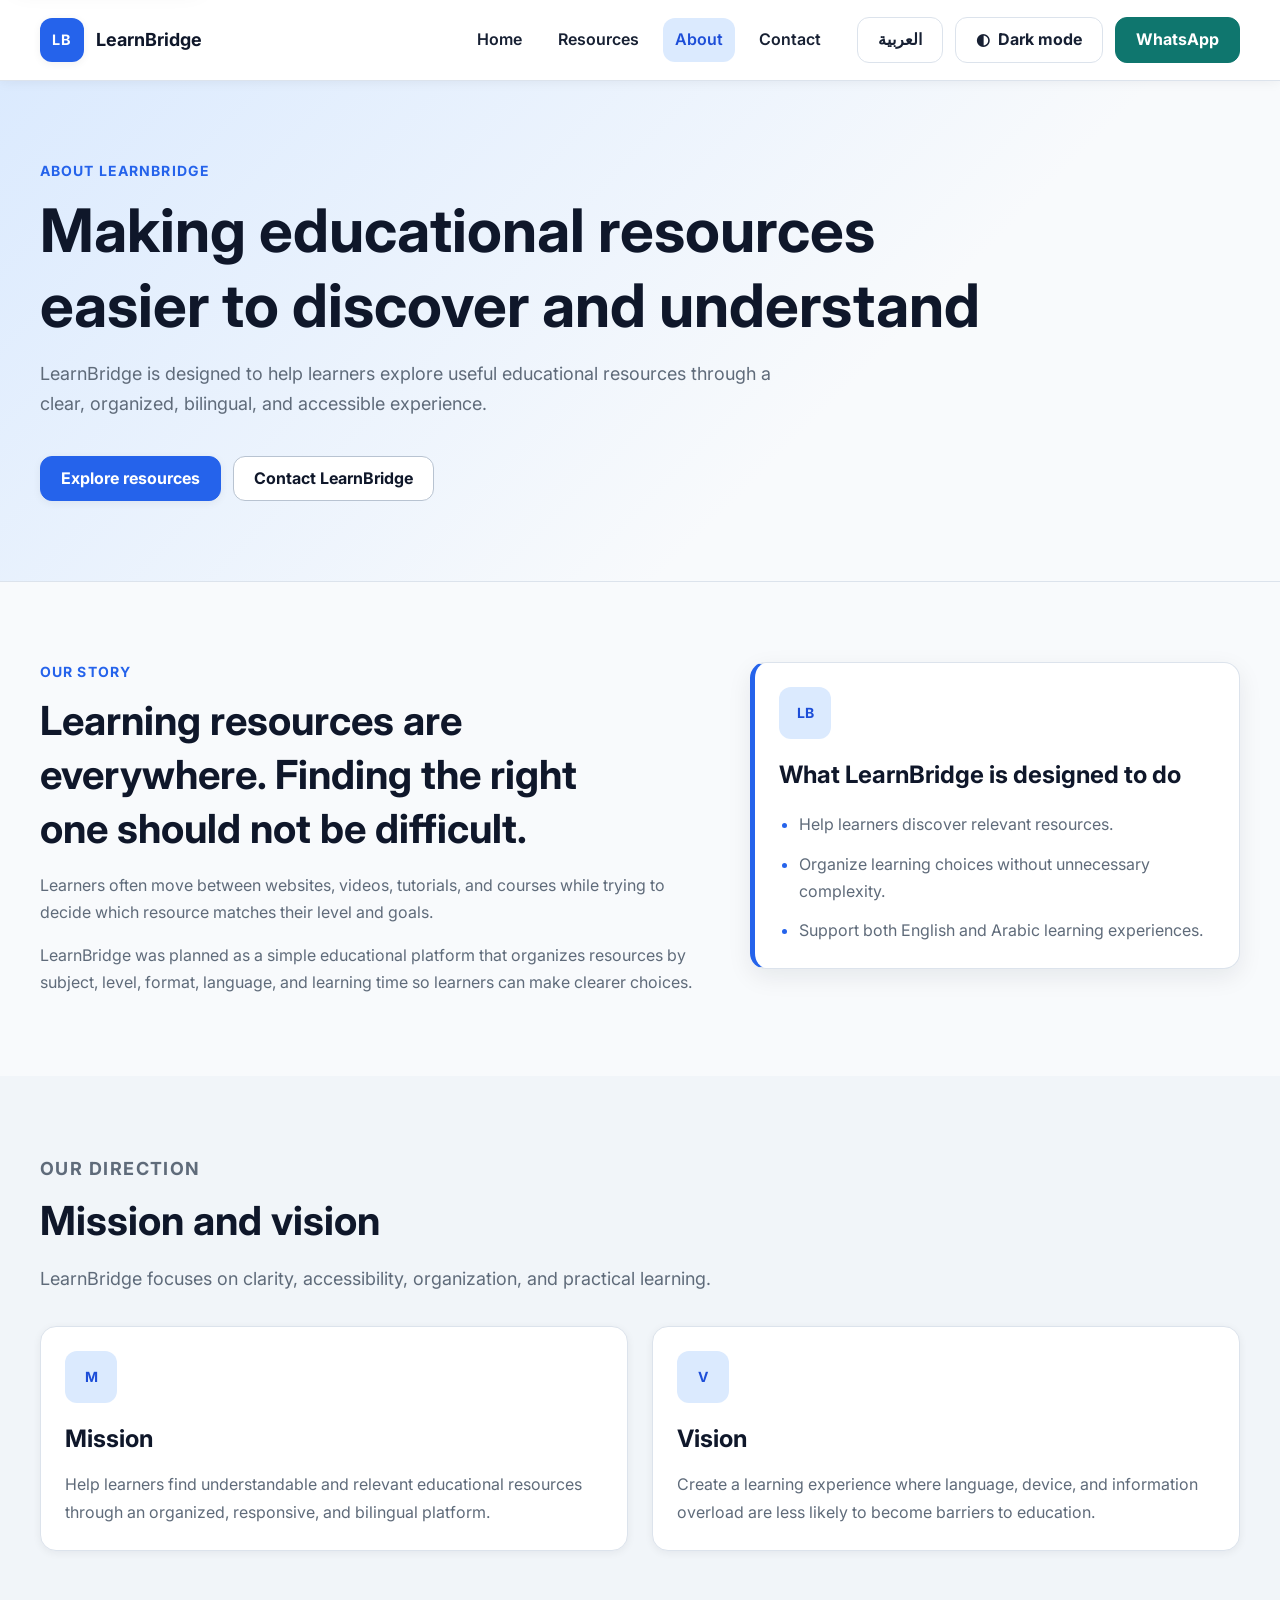
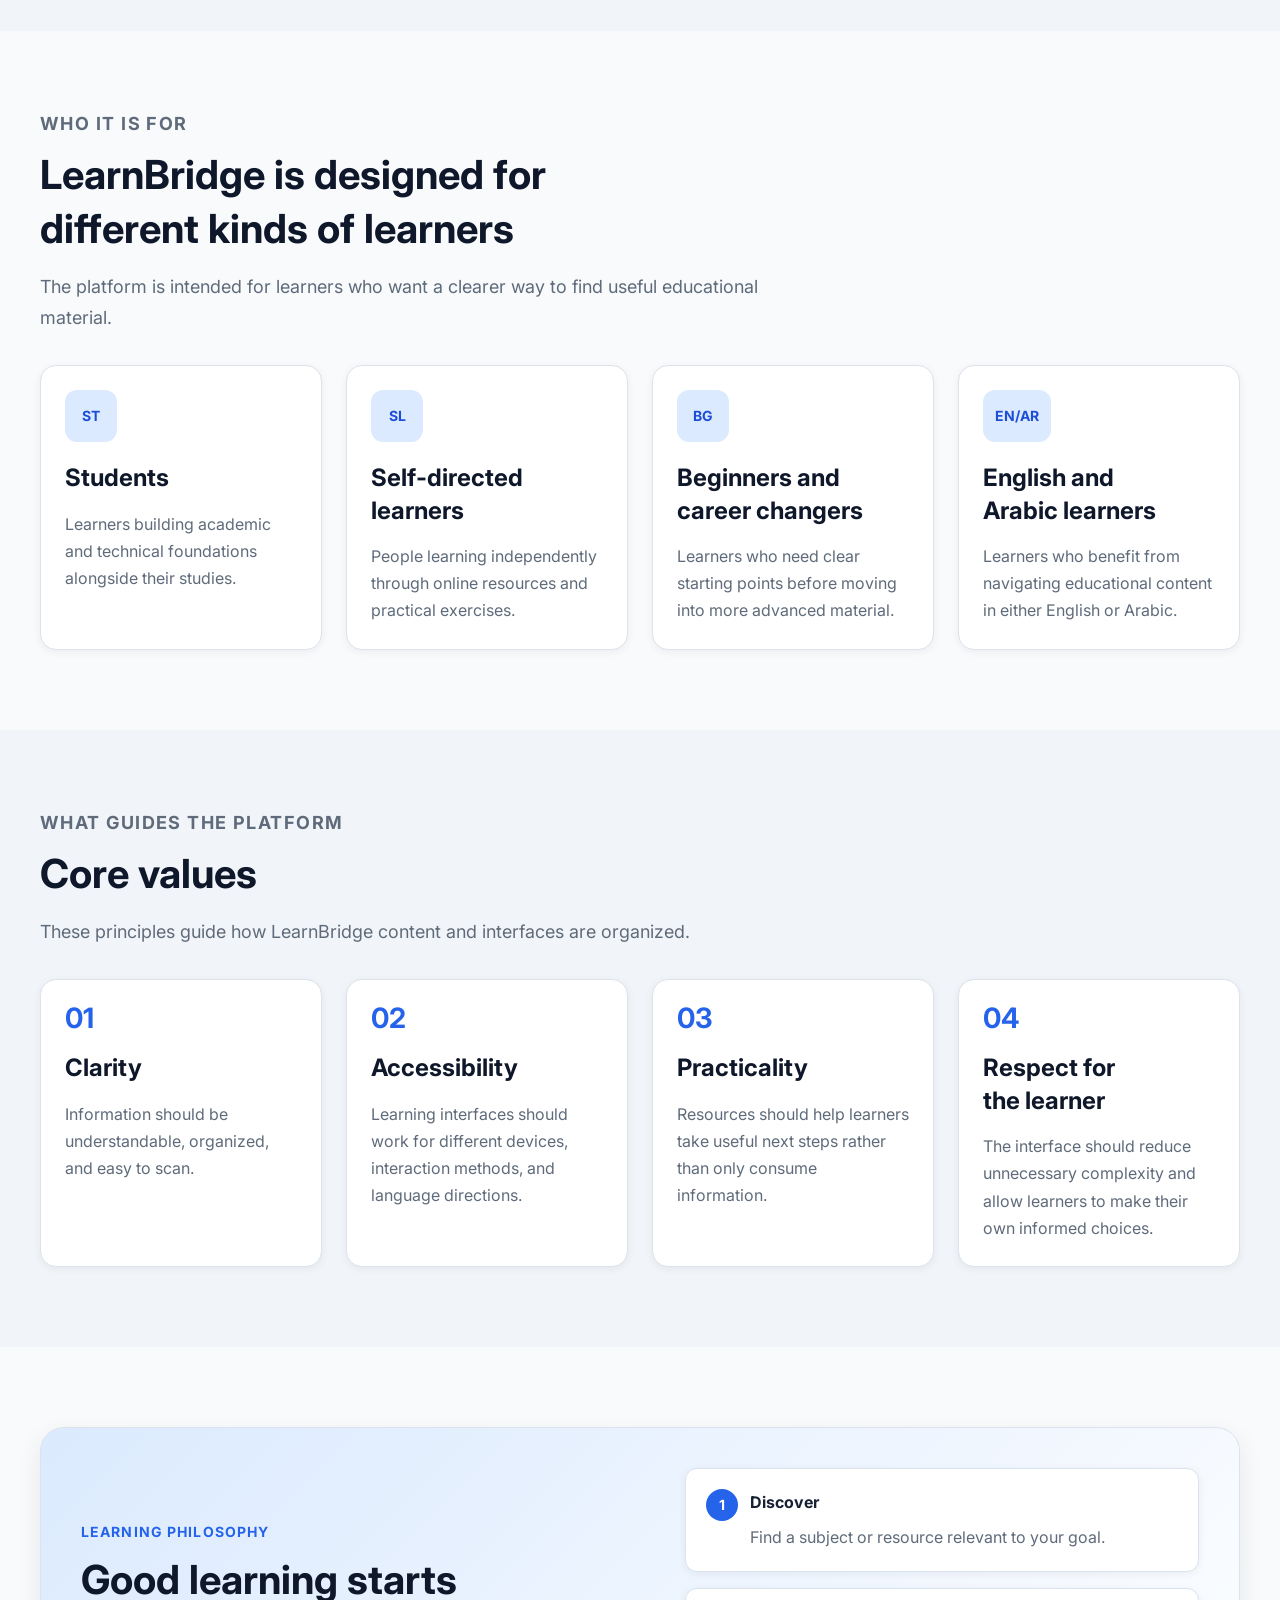
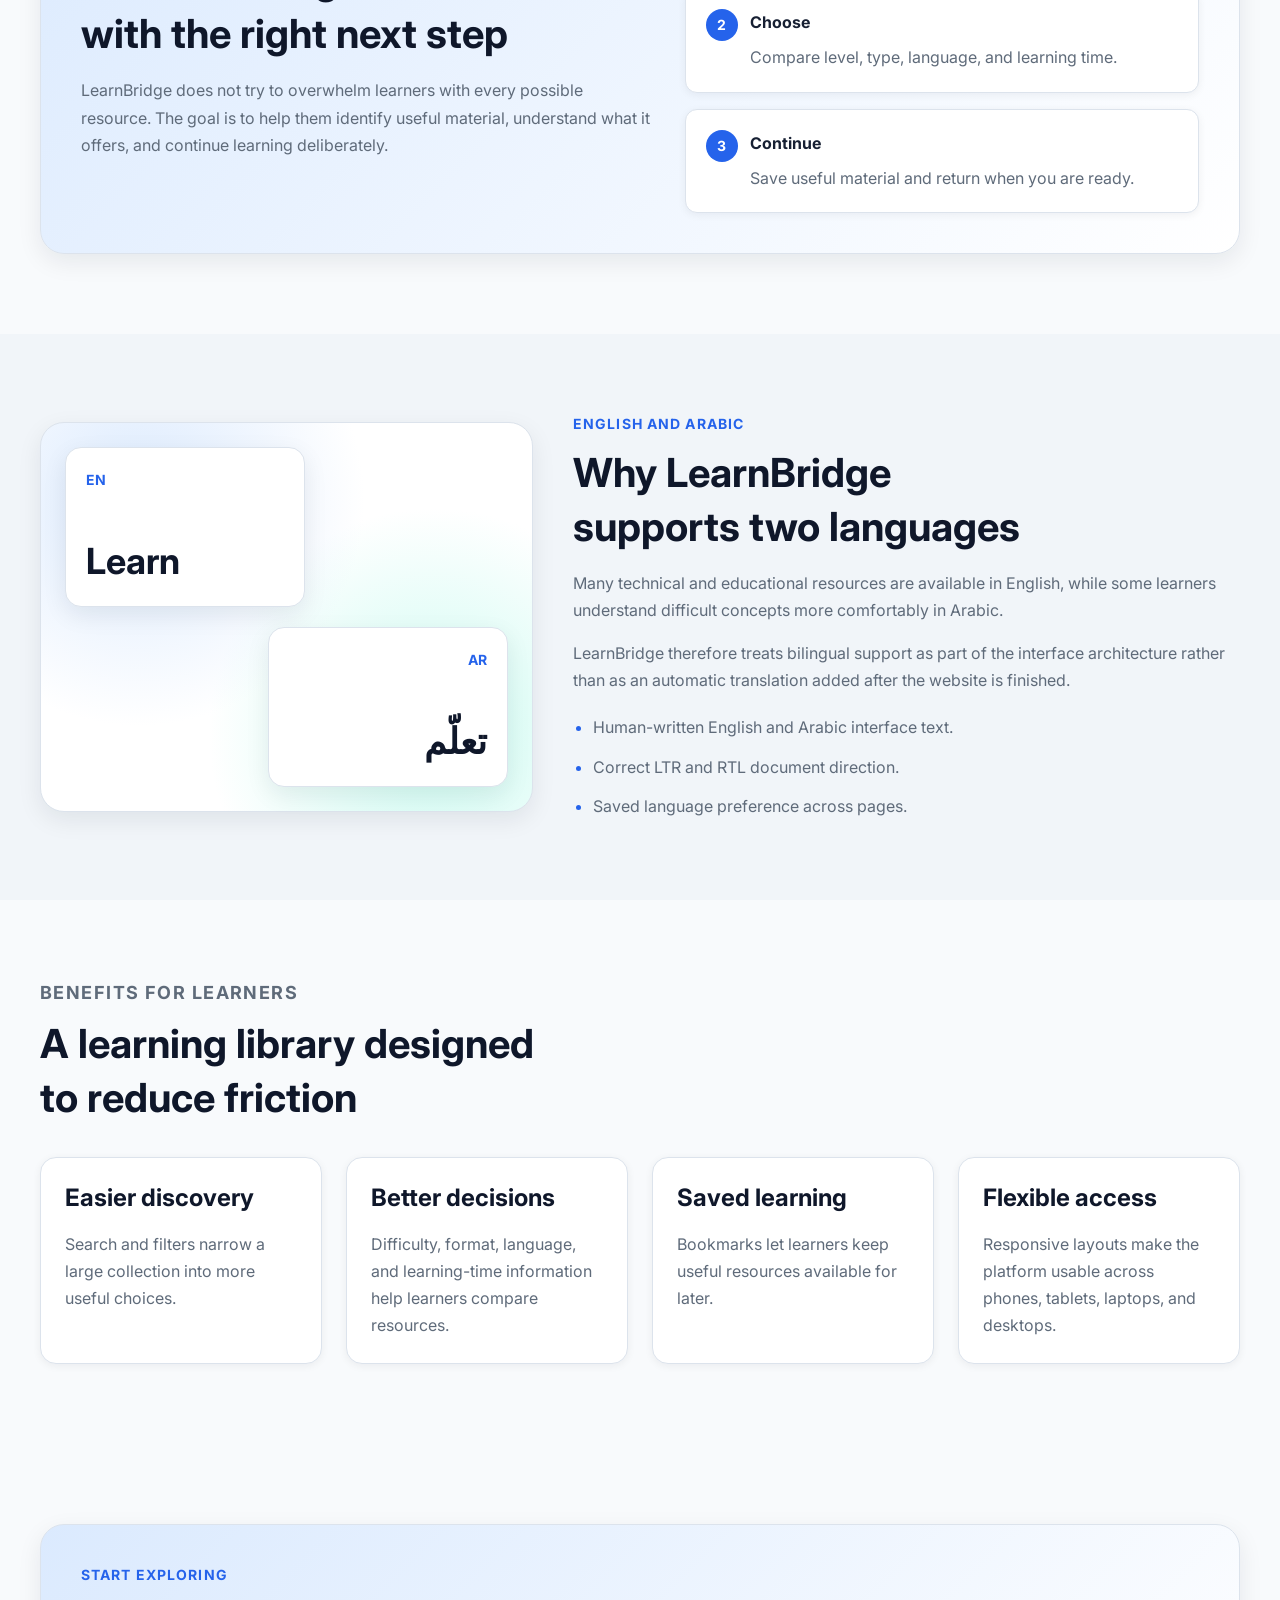
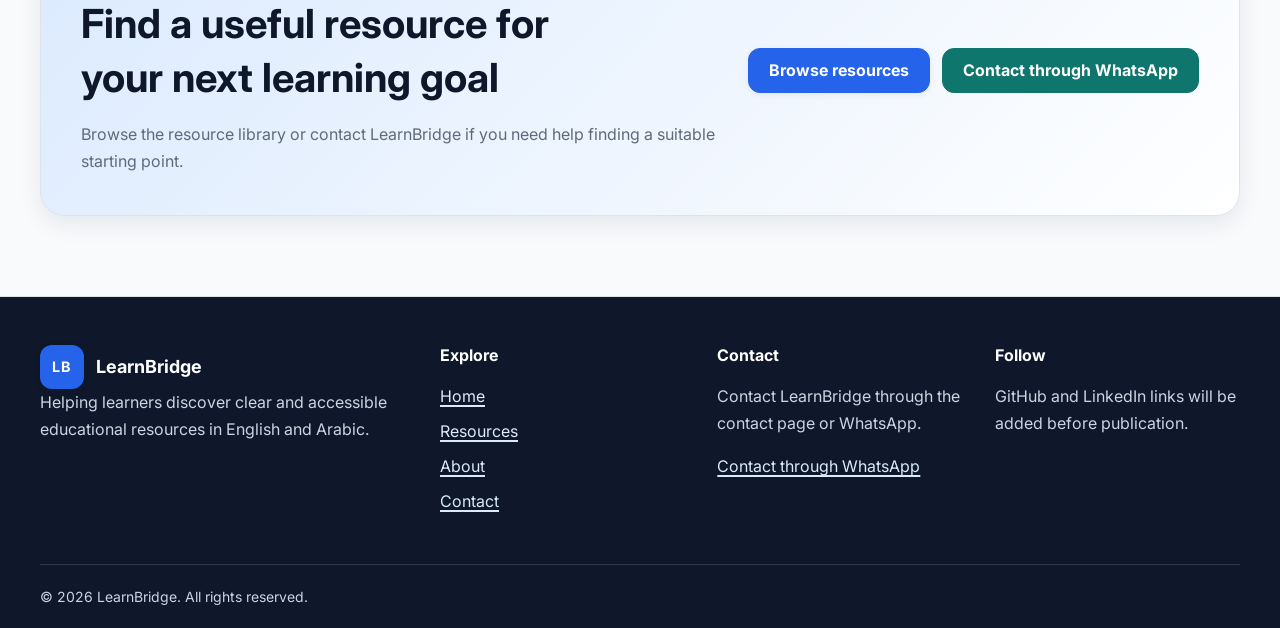
==== commit 653554e2: "a11y: improve site-wide accessibility" ====
--- a/about.html
+++ b/about.html
@@ -169,7 +169,7 @@
       </div>
     </header>
 
-    <main id="main-content">
+    <main id="main-content" tabindex="-1">
       <section
         class="page-introduction section"
         aria-labelledby="about-page-title"
--- a/css/style.css
+++ b/css/style.css
@@ -264,6 +264,10 @@
   color: var(--color-heading);
 }
 
+[id] {
+  scroll-margin-block-start: 6rem;
+}
+
 
 /* =========================================================
    4. Keyboard focus and accessibility helpers
@@ -2090,15 +2094,44 @@
   box-shadow: var(--shadow-card);
 }
 
+.about-language-visual {
+  display: grid;
+  grid-template-columns: 1fr;
+  gap: var(--space-5);
+
+  align-items: stretch;
+
+  padding: var(--space-6);
+
+  border: 1px solid var(--color-border);
+  border-radius: var(--radius-extra-large);
+
+  background:
+    radial-gradient(
+      circle at 20% 20%,
+      var(--color-primary-soft),
+      transparent 45%
+    ),
+    radial-gradient(
+      circle at 80% 80%,
+      var(--color-accent-soft),
+      transparent 45%
+    ),
+    var(--color-surface);
+
+  box-shadow: var(--shadow-card);
+}
+
 .about-language-card {
-  position: absolute;
+  position: static;
 
   display: flex;
   flex-direction: column;
   justify-content: space-between;
-
-  inline-size: min(11rem, 44%);
-  aspect-ratio: 0.82;
+  gap: var(--space-8);
+
+  inline-size: min(100%, 15rem);
+  min-block-size: 10rem;
 
   padding: var(--space-5);
 
@@ -2110,28 +2143,34 @@
 }
 
 .about-language-card span {
+  display: block;
+
   color: var(--color-primary);
   font-size: var(--font-size-small);
   font-weight: 700;
 }
 
 .about-language-card strong {
+  display: block;
+
   color: var(--color-heading);
   font-size: clamp(1.5rem, 5vw, 2.25rem);
+  font-weight: 700;
+  line-height: 1.4;
 }
 
 .about-language-card--en {
-  inset-block-start: 12%;
-  inset-inline-start: 14%;
+  justify-self: start;
 
   direction: ltr;
+  text-align: left;
 }
 
 .about-language-card--ar {
-  inset-block-end: 12%;
-  inset-inline-end: 14%;
+  justify-self: end;
 
   direction: rtl;
+  text-align: right;
 }
 
 .about-bilingual-copy p:not(.eyebrow) {
@@ -2178,7 +2217,365 @@
 }
 
 /* =========================================================
-   18. Reduced-motion preference
+   18. Contact page
+   ========================================================= */
+
+.contact-layout {
+  display: grid;
+  gap: var(--space-8);
+  align-items: start;
+}
+
+.contact-information {
+  padding: var(--space-6);
+
+  border: 1px solid var(--color-border);
+  border-radius: var(--radius-extra-large);
+
+  background:
+    linear-gradient(
+      145deg,
+      var(--color-primary-soft),
+      var(--color-surface)
+    );
+
+  box-shadow: var(--shadow-card);
+}
+
+.contact-information > p:not(.eyebrow) {
+  color: var(--color-text-muted);
+}
+
+.contact-info-list {
+  display: flex;
+  flex-direction: column;
+  gap: var(--space-5);
+
+  margin-block-start: var(--space-8);
+}
+
+.contact-info-item {
+  display: flex;
+  align-items: flex-start;
+  gap: var(--space-4);
+}
+
+.contact-info-item h3 {
+  margin-block-end: var(--space-2);
+  font-size: 1.05rem;
+}
+
+.contact-info-item p {
+  color: var(--color-text-muted);
+  font-size: var(--font-size-small);
+}
+
+.contact-info-icon,
+.contact-technical-icon {
+  display: inline-grid;
+  place-items: center;
+  flex: none;
+
+  min-inline-size: 2.75rem;
+  block-size: 2.75rem;
+  padding-inline: var(--space-2);
+
+  border-radius: var(--radius-medium);
+
+  background-color: var(--color-primary);
+  color: var(--color-primary-text);
+
+  font-size: var(--font-size-small);
+  font-weight: 700;
+
+  direction: ltr;
+  unicode-bidi: isolate;
+}
+
+.contact-response-note {
+  margin-block-start: var(--space-8);
+  padding: var(--space-4);
+
+  border: 1px solid var(--color-border);
+  border-inline-start: 0.3rem solid var(--color-accent);
+  border-radius: var(--radius-medium);
+
+  background-color: var(--color-surface);
+}
+
+.contact-response-note strong {
+  display: block;
+  margin-block-end: var(--space-2);
+
+  color: var(--color-heading);
+}
+
+.contact-response-note p {
+  color: var(--color-text-muted);
+  font-size: var(--font-size-small);
+}
+
+.contact-form-panel {
+  min-inline-size: 0;
+
+  padding: var(--space-6);
+
+  border: 1px solid var(--color-border);
+  border-radius: var(--radius-extra-large);
+
+  background-color: var(--color-surface);
+  box-shadow: var(--shadow-card);
+}
+
+.contact-form-heading {
+  margin-block-end: var(--space-6);
+}
+
+.contact-form-heading p:not(.eyebrow) {
+  color: var(--color-text-muted);
+}
+
+.contact-form-grid {
+  display: grid;
+  gap: var(--space-5);
+}
+
+.contact-form-field--full {
+  grid-column: 1 / -1;
+}
+
+.contact-form .field-message--error {
+  min-block-size: 1.4em;
+}
+
+.preferred-contact-field {
+  min-inline-size: 0;
+  padding: 0;
+  margin: 0;
+
+  border: 0;
+}
+
+.preferred-contact-field.has-error {
+  padding: var(--space-3);
+
+  border: 1px solid var(--color-error);
+  border-radius: var(--radius-medium);
+}
+
+.preferred-contact-options {
+  display: flex;
+  flex-direction: column;
+  gap: var(--space-3);
+
+  margin-block-start: var(--space-3);
+}
+
+.preferred-contact-option {
+  display: flex;
+  align-items: center;
+  gap: var(--space-3);
+
+  min-block-size: var(--touch-target);
+  padding: var(--space-3) var(--space-4);
+
+  border: 1px solid var(--color-border);
+  border-radius: var(--radius-medium);
+
+  background-color: var(--color-surface-subtle);
+
+  cursor: pointer;
+
+  transition:
+    border-color var(--transition-fast),
+    background-color var(--transition-fast);
+}
+
+.preferred-contact-option:hover {
+  border-color: var(--color-primary);
+  background-color: var(--color-primary-soft);
+}
+
+.preferred-contact-option input {
+  flex: none;
+
+  inline-size: 1.125rem;
+  block-size: 1.125rem;
+  margin: 0;
+
+  accent-color: var(--color-primary);
+}
+
+.contact-form-actions {
+  display: flex;
+  flex-direction: column;
+  gap: var(--space-3);
+
+  margin-block-start: var(--space-6);
+  padding-block-start: var(--space-6);
+
+  border-block-start: 1px solid var(--color-border);
+}
+
+.contact-form-status {
+  margin-block-end: var(--space-6);
+}
+
+.contact-form-status[hidden] {
+  display: none;
+}
+
+.contact-form-status:focus {
+  outline: 3px solid var(--color-success);
+  outline-offset: 3px;
+}
+
+.contact-whatsapp-panel {
+  display: grid;
+  gap: var(--space-6);
+
+  padding: var(--space-6);
+
+  border: 1px solid var(--color-border);
+  border-radius: var(--radius-extra-large);
+
+  background-color: var(--color-surface);
+  box-shadow: var(--shadow-card);
+}
+
+.contact-whatsapp-panel p:not(.eyebrow) {
+  max-inline-size: 45rem;
+  color: var(--color-text-muted);
+}
+
+.contact-whatsapp-details {
+  padding: var(--space-5);
+
+  border: 1px solid var(--color-border);
+  border-radius: var(--radius-large);
+
+  background-color: var(--color-surface-subtle);
+}
+
+.contact-whatsapp-number {
+  display: block;
+
+  margin-block-end: var(--space-2);
+
+  color: var(--color-heading);
+
+  font-size: clamp(1.25rem, 5vw, 1.75rem);
+  font-weight: 700;
+
+  direction: ltr;
+  unicode-bidi: isolate;
+}
+
+.contact-whatsapp-details p {
+  margin: 0;
+
+  color: var(--color-text-muted);
+  font-size: var(--font-size-small);
+}
+
+.contact-technical-notice {
+  display: flex;
+  align-items: flex-start;
+  gap: var(--space-5);
+
+  max-inline-size: 55rem;
+  margin-inline: auto;
+  padding: var(--space-6);
+
+  border: 1px solid var(--color-border);
+  border-radius: var(--radius-large);
+
+  background-color: var(--color-surface-subtle);
+}
+
+.contact-technical-notice h2 {
+  font-size: 1.25rem;
+}
+
+.contact-technical-notice p {
+  color: var(--color-text-muted);
+}
+
+/* =========================================================
+   19. Shared JavaScript enhancement states
+   ========================================================= */
+
+.js-enabled .back-to-top {
+  opacity: 0;
+  visibility: hidden;
+  pointer-events: none;
+
+  transform: translateY(0.75rem);
+
+  transition:
+    opacity var(--transition-fast),
+    visibility var(--transition-fast),
+    transform var(--transition-fast),
+    background-color var(--transition-fast),
+    color var(--transition-fast);
+}
+
+.js-enabled .back-to-top.is-visible {
+  opacity: 1;
+  visibility: visible;
+  pointer-events: auto;
+
+  transform: translateY(0);
+}
+
+.js-enabled .back-to-top.is-visible:hover {
+  transform: translateY(-2px);
+}
+
+[data-newsletter-message] {
+  min-block-size: 1.5em;
+}
+
+[data-newsletter-message][data-state="error"] {
+  color: var(--color-error);
+  font-weight: 600;
+}
+
+[data-newsletter-message][data-state="success"] {
+  color: var(--color-success);
+  font-weight: 600;
+}
+
+/* =========================================================
+   20. High-contrast accessibility
+   ========================================================= */
+
+@media (forced-colors: active) {
+  .button,
+  .control-button,
+  .bookmark-button,
+  .form-control,
+  .preferred-contact-option,
+  .bookmark-filter-control,
+  .card {
+    border: 1px solid CanvasText;
+  }
+
+  :focus-visible {
+    outline: 3px solid Highlight;
+  }
+
+  .menu-toggle__bar {
+    background-color: ButtonText;
+  }
+
+  .required-indicator {
+    color: CanvasText;
+  }
+}
+
+/* =========================================================
+   21. Reduced-motion preference
    ========================================================= */
 
 @media (prefers-reduced-motion: reduce) {
@@ -2230,4 +2627,18 @@
 html[lang="ar"] textarea,
 html[lang="ar"] select {
   text-align: start;
+}
+
+.preferred-contact-option:has(
+  input:focus-visible
+) {
+  outline: 3px solid var(--color-primary);
+  outline-offset: 3px;
+}
+
+.bookmark-filter-control:has(
+  input:focus-visible
+) {
+  outline: 3px solid var(--color-primary);
+  outline-offset: 3px;
 }
--- a/css/responsive.css
+++ b/css/responsive.css
@@ -387,4 +387,73 @@
   .about-language-visual {
     min-block-size: 23rem;
   }
+}
+
+/* =========================================================
+   Contact page: large mobile phones
+   ========================================================= */
+
+@media (min-width: 481px) {
+  .preferred-contact-options,
+  .contact-form-actions {
+    flex-direction: row;
+    flex-wrap: wrap;
+  }
+}
+
+
+/* =========================================================
+   Contact page: tablets and small laptops
+   ========================================================= */
+
+@media (min-width: 769px) {
+  .contact-layout {
+    grid-template-columns:
+      minmax(17rem, 0.75fr)
+      minmax(0, 1.25fr);
+
+    gap: var(--space-8);
+  }
+
+  .contact-form-grid {
+    grid-template-columns:
+      repeat(2, minmax(0, 1fr));
+  }
+
+  .contact-information,
+  .contact-form-panel {
+    padding: var(--space-8);
+  }
+
+  .contact-whatsapp-panel {
+    grid-template-columns:
+      minmax(0, 1.3fr)
+      minmax(15rem, 0.7fr);
+
+    align-items: center;
+
+    padding: var(--space-8);
+  }
+}
+
+
+/* =========================================================
+   Contact page: desktop monitors
+   ========================================================= */
+
+@media (min-width: 1025px) {
+  .contact-layout {
+    gap: var(--space-12);
+  }
+
+  .contact-information {
+    position: sticky;
+    inset-block-start: 7rem;
+  }
+
+  .contact-form-panel,
+  .contact-information,
+  .contact-whatsapp-panel {
+    padding: var(--space-10);
+  }
 }
